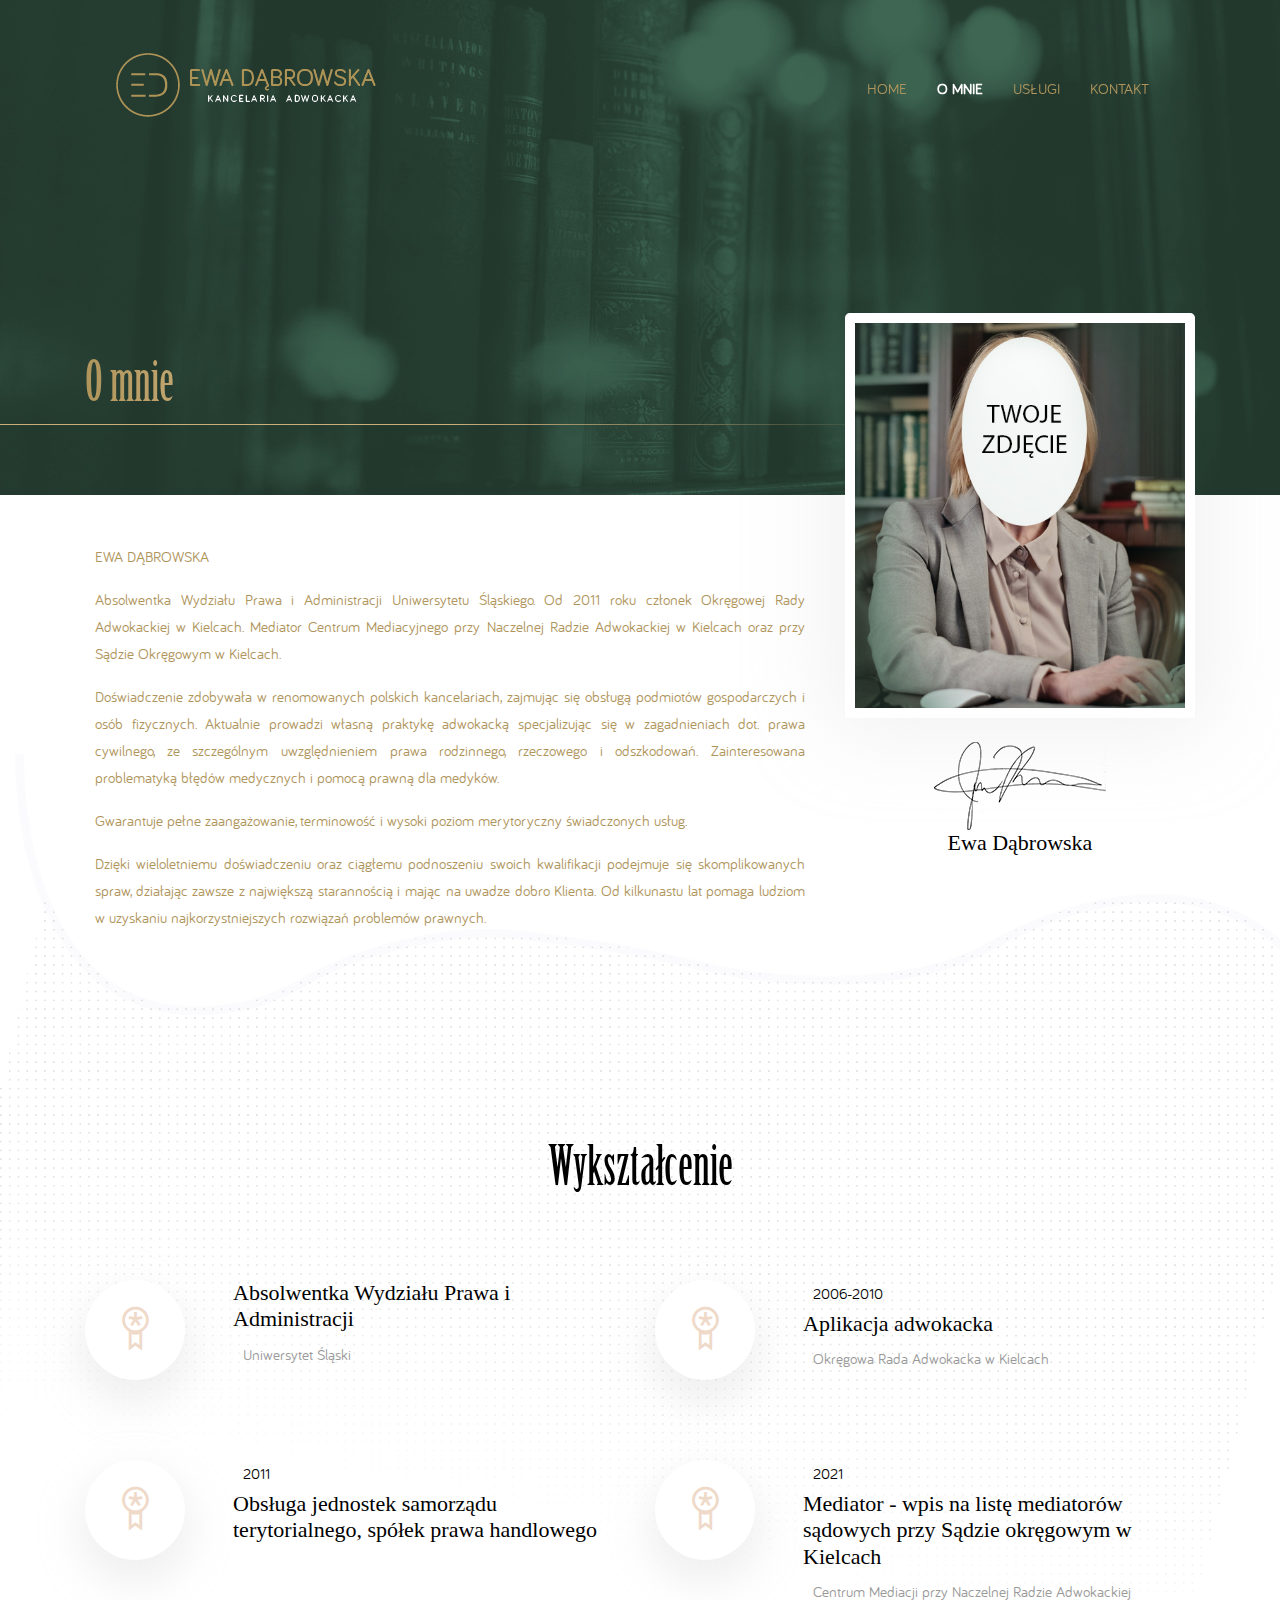
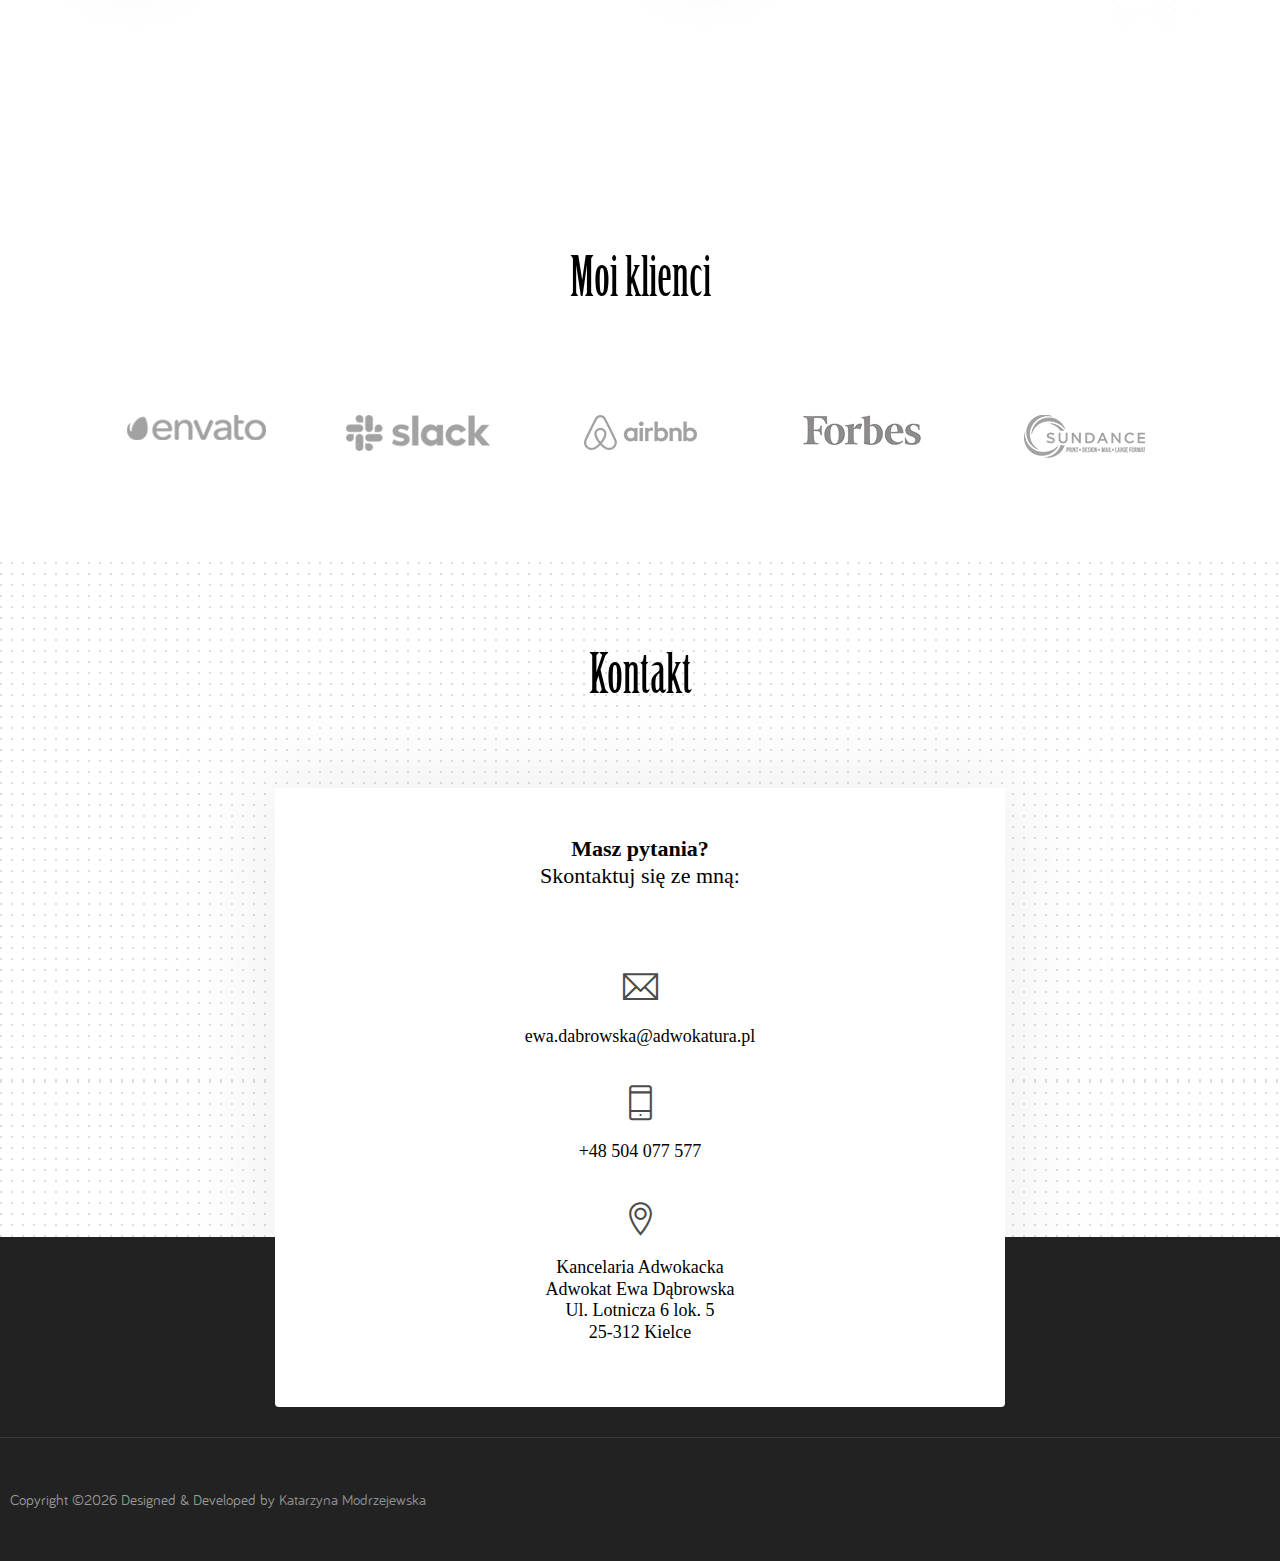
==== about.html @ db56cb17 "Update about.html" ====
<!--
 // WEBSITE: https://themefisher.com
 // TWITTER: https://twitter.com/themefisher
 // FACEBOOK: https://www.facebook.com/themefisher
 // GITHUB: https://github.com/themefisher/
-->

<!-- 
THEME: Kross - Creative Portfolio Template
VERSION: 1.0.0
AUTHOR: Themefisher

HOMEPAGE: https://themefisher.com/products/kross-creative-portfolio-template/
DEMO: https://demo.themefisher.com/kross/
GITHUB: https://github.com/themefisher/meghna-onepage-html5-business-template

Get HUGO Version : https://gethugothemes.com/products/kross-hugo-theme/

WEBSITE: https://themefisher.com
TWITTER: https://twitter.com/themefisher
FACEBOOK: https://www.facebook.com/themefisher
-->

<!DOCTYPE html>
<html lang="en">
<head>

  <!-- Basic Page Needs
  ================================================== -->
  <meta charset="utf-8">
  <title>Kancelaria Notarialna Ewa Dąbrowska</title>

  <!-- Mobile Specific Metas
  ================================================== -->
  <meta http-equiv="X-UA-Compatible" content="IE=edge">
  <meta name="description" content="Creative Portfolio Template">
  <meta name="viewport" content="width=device-width, initial-scale=1.0, maximum-scale=5.0">
  <meta name="author" content="Themefisher">
  <meta name="generator" content="Themefisher Kross Template v1.0">
  <!-- Favicon -->
  <link rel="shortcut icon" type="image/x-icon" href="images/favicon.png" />
  
  <!-- ** Plugins Needed for the Project ** -->
  <!-- Bootstrap -->
  <link rel="stylesheet" href="plugins/bootstrap/bootstrap.min.css">
  <!-- slick slider -->
  <link rel="stylesheet" href="plugins/slick/slick.css">
  <!-- themefy-icon -->
  <link rel="stylesheet" href="plugins/themify-icons/themify-icons.css">

  <!-- Main Stylesheet -->
  <link href="css/style.css" rel="stylesheet">

</head>
<body>
  

<header class="navigation fixed-top">
  <nav class="navbar navbar-expand-lg navbar-dark">
    <a class="navbar-brand font-tertiary h3" href="index.html"><img src="images/logo.png" alt="Myself"></a>
    <button class="navbar-toggler" type="button" data-toggle="collapse" data-target="#navigation"
      aria-controls="navigation" aria-expanded="false" aria-label="Toggle navigation">
      <span class="navbar-toggler-icon"></span>
    </button>

    <div class="collapse navbar-collapse text-center" id="navigation">
      <ul class="navbar-nav ml-auto">
        <li class="nav-item">
          <a class="nav-link" href="index.html">Home</a>
        </li>
        <li class="nav-item active">
          <a class="nav-link" href="about.html">O mnie</a>
        </li>
        <li class="nav-item">
          <a class="nav-link" href="uslugi.html">Usługi</a>
        </li>
        <!-- <li class="nav-item">
          <a class="nav-link" href="portfolio.html">Portfolio</a>
        </li> -->
        <li class="nav-item">
          <a class="nav-link" href="contact.html">Kontakt</a>
        </li>
      </ul>
    </div>
  </nav>
</header>

<!-- page title -->
<section class="page-title-alt baner position-relative">
  <div class="container">
    <div class="row">
      <div class="col-12">
        <h1 class="text-white font-tertiary">O mnie</h1>
      </div>
    </div>
  </div>
  <div class="linia"></div>
  <!-- background shapes -->
  <!-- <img src="images/baner.jpg" alt="bg-image"> -->
  <!-- <img class="img-fluid edu-bg-image" src="images/baner.jpg" alt="bg-image"> -->
  <!-- <img class="img-fluid edu-bg-image w-100" src="images/baner.jpg" alt="bg-image">
  <img src="images/illustrations/leaf-bg-top.png" alt="illustrations" class="bg-shape-1"> -->
  <!-- <img src="images/illustrations/dots-group-sm.png" alt="illustrations" class="bg-shape-2">
  <img src="images/illustrations/leaf-yellow.png" alt="illustrations" class="bg-shape-3">
  <img src="images/illustrations/leaf-orange.png" alt="illustrations" class="bg-shape-4">
  <img src="images/illustrations/dots-group-cyan.png" alt="illustrations" class="bg-shape-5">
  <img src="images/illustrations/leaf-cyan-lg.png" alt="illustrations" class="bg-shape-6"> -->
</section>
<!-- /page title -->

<!-- about -->
<section class="section pt-5">
  <div class="container">
    <div class="row">
      <div class="col-md-8">
        <p>EWA DĄBROWSKA</p>
        <p>   Absolwentka Wydziału Prawa i Administracji Uniwersytetu Śląskiego. Od 2011 roku członek Okręgowej Rady Adwokackiej w Kielcach. Mediator Centrum Mediacyjnego przy Naczelnej Radzie Adwokackiej w Kielcach oraz przy Sądzie Okręgowym w Kielcach.</p>
        <p>Doświadczenie zdobywała w renomowanych polskich kancelariach, zajmując się obsługą podmiotów gospodarczych i osób fizycznych. Aktualnie prowadzi własną praktykę adwokacką specjalizując się w zagadnieniach dot. prawa cywilnego, ze szczególnym uwzględnieniem prawa rodzinnego, rzeczowego i odszkodowań. Zainteresowana problematyką błędów medycznych i pomocą prawną dla medyków.</p>
        <p>Gwarantuje pełne zaangażowanie, terminowość i wysoki poziom merytoryczny świadczonych usług.</p>
        <p>Dzięki wieloletniemu doświadczeniu oraz ciągłemu podnoszeniu swoich kwalifikacji podejmuje się skomplikowanych spraw, działając zawsze z największą starannością i mając na uwadze dobro Klienta. Od kilkunastu lat pomaga ludziom w uzyskaniu najkorzystniejszych rozwiązań problemów prawnych. <br><br></p>
      </div>
      <div class="col-md-4 text-center drag-lg-top">
        <div class="shadow-down mb-4">
          <img src="images/about/author1.jpg" alt="author" class="img-fluid w-100 rounded-lg border-thick border-white">
        </div>
        <img src="images/about/signature.png" alt="signature" class="img-fluid">
        <h4>Ewa Dąbrowska</h4>
      </div>
    </div>
  </div>
</section>
<!-- /about -->

<!-- education -->
<section class="section position-relative">
  <div class="container">
    <div class="row">
      <div class="col-lg-12 text-center">
        <h2 class="section-title font-tertiary-second">Wykształcenie</h2>
      </div>
      <div class="col-lg-6 col-md-6 mb-80">
        <div class="d-flex">
          <div class="mr-lg-5 mr-3">
            <i class="ti-medall icon icon-light icon-bg bg-white shadow rounded-circle d-block"></i>
          </div>
          <div>
            <!-- <p class="text-dark mb-1">2006</p> -->
            <h4>Absolwentka Wydziału Prawa i Administracji</h4>
            <p class="mb-0 text-light">Uniwersytet Śląski</p>
          </div>
        </div>
      </div>
      <div class="col-lg-6 col-md-6 mb-80">
        <div class="d-flex">
          <div class="mr-lg-5 mr-3">
            <i class="ti-medall icon icon-light icon-bg bg-white shadow rounded-circle d-block"></i>
          </div>
          <div>
            <p class="text-dark mb-1">2006-2010</p>
            <h4>Aplikacja adwokacka</h4>
            <p class="mb-0 text-light">Okręgowa Rada Adwokacka w Kielcach</p>
          </div>
        </div>
      </div>
      <div class="col-lg-6 col-md-6 mb-80">
        <div class="d-flex">
          <div class="mr-lg-5 mr-3">
            <i class="ti-medall icon icon-light icon-bg bg-white shadow rounded-circle d-block"></i>
          </div>
          <div>
            <p class="text-dark mb-1">2011</p>
            <h4>Obsługa jednostek samorządu terytorialnego, spółek prawa handlowego</h4>
            <!-- <p class="mb-0 text-light">Studia podyplomowe</p> -->
          </div>
        </div>
      </div>
      <div class="col-lg-6 col-md-6 mb-80">
        <div class="d-flex">
          <div class="mr-lg-5 mr-3">
            <i class="ti-medall icon icon-light icon-bg bg-white shadow rounded-circle d-block"></i>
          </div>
          <div>
            <p class="text-dark mb-1">2021</p>
            <h4>Mediator - wpis na listę mediatorów sądowych przy Sądzie okręgowym w Kielcach</h4>
            <p class="mb-0 text-light">Centrum Mediacji przy Naczelnej Radzie Adwokackiej</p>
          </div>
        </div>
      </div>

    </div>
  </div>
  <!-- bg image -->
  <img class="img-fluid edu-bg-image w-100" src="images/backgrounds/education-bg.png" alt="bg-image">
</section>
<!-- /education -->


<!-- clients -->
<section class="section">
  <div class="container">
    <div class="row">
      <div class="col-12 text-center">
        <h2 class="section-title font-tertiary-second">Moi klienci</h2>
      </div>
    </div>
    <div class="row">
      <div class="col-12">
        <div class="client-logo-slider d-flex align-items-center">
          <a href="contact.html" class="text-center d-block outline-0 p-4"><img class="d-unset img-fluid"
              src="images/clients-logo/client-logo-1.png" alt="client-logo"></a>
          <a href="contact.html" class="text-center d-block outline-0 p-4"><img class="d-unset img-fluid"
              src="images/clients-logo/client-logo-2.png" alt="client-logo"></a>
          <a href="contact.html" class="text-center d-block outline-0 p-4"><img class="d-unset img-fluid"
              src="images/clients-logo/client-logo-3.png" alt="client-logo"></a>
          <a href="contact.html" class="text-center d-block outline-0 p-4"><img class="d-unset img-fluid"
              src="images/clients-logo/client-logo-4.png" alt="client-logo"></a>
          <a href="contact.html" class="text-center d-block outline-0 p-4"><img class="d-unset img-fluid"
              src="images/clients-logo/client-logo-5.png" alt="client-logo"></a>
          <a href="contact.html" class="text-center d-block outline-0 p-4"><img class="d-unset img-fluid"
              src="images/clients-logo/client-logo-1.png" alt="client-logo"></a>
          <a href="contact.html" class="text-center d-block outline-0 p-4"><img class="d-unset img-fluid"
              src="images/clients-logo/client-logo-2.png" alt="client-logo"></a>
          <a href="contact.html" class="text-center d-block outline-0 p-4"><img class="d-unset img-fluid"
              src="images/clients-logo/client-logo-3.png" alt="client-logo"></a>
          <a href="contact.html" class="text-center d-block outline-0 p-4"><img class="d-unset img-fluid"
              src="images/clients-logo/client-logo-4.png" alt="client-logo"></a>
          <a href="contact.html" class="text-center d-block outline-0 p-4"><img class="d-unset img-fluid"
              src="images/clients-logo/client-logo-5.png" alt="client-logo"></a>
        </div>
      </div>
    </div>
  </div>
</section>
<!-- /clients -->

<!-- contact -->
<section class="section section-on-footer" data-background="images/backgrounds/bg-dots.png">
  <div class="container">
    <div class="row">
      <div class="col-12 text-center">
        <h2 class="section-title font-tertiary-second">Kontakt</h2>
      </div>
      <div class="col-lg-8 mx-auto">
        <div class="bg-white rounded text-center p-5 shadow-down">
          <h4 class="mb-80"><strong>Masz pytania?</strong> <br> Skontaktuj się ze mną:</h4>
          <form action="#" class="row">
            <div class="col-md-12 text-center ti-email h2 d-inline-block">
              <h5> <br> ewa.dabrowska@adwokatura.pl <br><br></h5>
            </div>
            <div class="col-md-12 text-center ti-mobile h2 d-inline-block">
              <h5> <br> +48 504 077 577 <br><br></h5>
            </div>
            <div class="col-md-12 text-center ti-location-pin h2 d-inline-block">
              <h5> <br> Kancelaria Adwokacka <br> Adwokat Ewa Dąbrowska
               <br> Ul. Lotnicza 6 lok. 5 
               <br> 25-312 Kielce</h5>
            </div>
          </form>
        </div>
      </div>
    </div>
  </div>
</section>
<!-- /contact -->

<!-- footer -->
<footer class="bg-dark footer-section">

  </div>
  <div class="border-top text-center border-dark py-5">
    <p class="mb-0 text-light">Copyright &copy;<script>
        var CurrentYear = new Date().getFullYear()
        document.write(CurrentYear)
      </script> Designed &amp; Developed by <a class="text-white-50" href="Themefisher">Katarzyna Modrzejewska</a></p>
  </div>
</footer>
<!-- /footer -->

<!-- jQuery -->
<script src="plugins/jQuery/jquery.min.js"></script>
<!-- Bootstrap JS -->
<script src="plugins/bootstrap/bootstrap.min.js"></script>
<!-- slick slider -->
<script src="plugins/slick/slick.min.js"></script>
<!-- filter -->
<script src="plugins/shuffle/shuffle.min.js"></script>

<!-- Main Script -->
<script src="js/script.js"></script>

</body>
</html>
---- plugins/themify-icons/themify-icons.css ----
@font-face{font-family:themify;src:url(fonts/themify.eot?-fvbane);src:url(fonts/themify.eot?#iefix-fvbane) format('embedded-opentype'),url(fonts/themify.woff?-fvbane) format('woff'),url(fonts/themify.ttf?-fvbane) format('truetype'),url(fonts/themify.svg?-fvbane#themify) format('svg');font-weight:400;font-style:normal}[class*=" ti-"],[class^=ti-]{font-family:themify;speak:none;font-style:normal;font-weight:400;font-variant:normal;text-transform:none;line-height:1;-webkit-font-smoothing:antialiased;-moz-osx-font-smoothing:grayscale}.ti-wand:before{content:"\e600"}.ti-volume:before{content:"\e601"}.ti-user:before{content:"\e602"}.ti-unlock:before{content:"\e603"}.ti-unlink:before{content:"\e604"}.ti-trash:before{content:"\e605"}.ti-thought:before{content:"\e606"}.ti-target:before{content:"\e607"}.ti-tag:before{content:"\e608"}.ti-tablet:before{content:"\e609"}.ti-star:before{content:"\e60a"}.ti-spray:before{content:"\e60b"}.ti-signal:before{content:"\e60c"}.ti-shopping-cart:before{content:"\e60d"}.ti-shopping-cart-full:before{content:"\e60e"}.ti-settings:before{content:"\e60f"}.ti-search:before{content:"\e610"}.ti-zoom-in:before{content:"\e611"}.ti-zoom-out:before{content:"\e612"}.ti-cut:before{content:"\e613"}.ti-ruler:before{content:"\e614"}.ti-ruler-pencil:before{content:"\e615"}.ti-ruler-alt:before{content:"\e616"}.ti-bookmark:before{content:"\e617"}.ti-bookmark-alt:before{content:"\e618"}.ti-reload:before{content:"\e619"}.ti-plus:before{content:"\e61a"}.ti-pin:before{content:"\e61b"}.ti-pencil:before{content:"\e61c"}.ti-pencil-alt:before{content:"\e61d"}.ti-paint-roller:before{content:"\e61e"}.ti-paint-bucket:before{content:"\e61f"}.ti-na:before{content:"\e620"}.ti-mobile:before{content:"\e621"}.ti-minus:before{content:"\e622"}.ti-medall:before{content:"\e623"}.ti-medall-alt:before{content:"\e624"}.ti-marker:before{content:"\e625"}.ti-marker-alt:before{content:"\e626"}.ti-arrow-up:before{content:"\e627"}.ti-arrow-right:before{content:"\e628"}.ti-arrow-left:before{content:"\e629"}.ti-arrow-down:before{content:"\e62a"}.ti-lock:before{content:"\e62b"}.ti-location-arrow:before{content:"\e62c"}.ti-link:before{content:"\e62d"}.ti-layout:before{content:"\e62e"}.ti-layers:before{content:"\e62f"}.ti-layers-alt:before{content:"\e630"}.ti-key:before{content:"\e631"}.ti-import:before{content:"\e632"}.ti-image:before{content:"\e633"}.ti-heart:before{content:"\e634"}.ti-heart-broken:before{content:"\e635"}.ti-hand-stop:before{content:"\e636"}.ti-hand-open:before{content:"\e637"}.ti-hand-drag:before{content:"\e638"}.ti-folder:before{content:"\e639"}.ti-flag:before{content:"\e63a"}.ti-flag-alt:before{content:"\e63b"}.ti-flag-alt-2:before{content:"\e63c"}.ti-eye:before{content:"\e63d"}.ti-export:before{content:"\e63e"}.ti-exchange-vertical:before{content:"\e63f"}.ti-desktop:before{content:"\e640"}.ti-cup:before{content:"\e641"}.ti-crown:before{content:"\e642"}.ti-comments:before{content:"\e643"}.ti-comment:before{content:"\e644"}.ti-comment-alt:before{content:"\e645"}.ti-close:before{content:"\e646"}.ti-clip:before{content:"\e647"}.ti-angle-up:before{content:"\e648"}.ti-angle-right:before{content:"\e649"}.ti-angle-left:before{content:"\e64a"}.ti-angle-down:before{content:"\e64b"}.ti-check:before{content:"\e64c"}.ti-check-box:before{content:"\e64d"}.ti-camera:before{content:"\e64e"}.ti-announcement:before{content:"\e64f"}.ti-brush:before{content:"\e650"}.ti-briefcase:before{content:"\e651"}.ti-bolt:before{content:"\e652"}.ti-bolt-alt:before{content:"\e653"}.ti-blackboard:before{content:"\e654"}.ti-bag:before{content:"\e655"}.ti-move:before{content:"\e656"}.ti-arrows-vertical:before{content:"\e657"}.ti-arrows-horizontal:before{content:"\e658"}.ti-fullscreen:before{content:"\e659"}.ti-arrow-top-right:before{content:"\e65a"}.ti-arrow-top-left:before{content:"\e65b"}.ti-arrow-circle-up:before{content:"\e65c"}.ti-arrow-circle-right:before{content:"\e65d"}.ti-arrow-circle-left:before{content:"\e65e"}.ti-arrow-circle-down:before{content:"\e65f"}.ti-angle-double-up:before{content:"\e660"}.ti-angle-double-right:before{content:"\e661"}.ti-angle-double-left:before{content:"\e662"}.ti-angle-double-down:before{content:"\e663"}.ti-zip:before{content:"\e664"}.ti-world:before{content:"\e665"}.ti-wheelchair:before{content:"\e666"}.ti-view-list:before{content:"\e667"}.ti-view-list-alt:before{content:"\e668"}.ti-view-grid:before{content:"\e669"}.ti-uppercase:before{content:"\e66a"}.ti-upload:before{content:"\e66b"}.ti-underline:before{content:"\e66c"}.ti-truck:before{content:"\e66d"}.ti-timer:before{content:"\e66e"}.ti-ticket:before{content:"\e66f"}.ti-thumb-up:before{content:"\e670"}.ti-thumb-down:before{content:"\e671"}.ti-text:before{content:"\e672"}.ti-stats-up:before{content:"\e673"}.ti-stats-down:before{content:"\e674"}.ti-split-v:before{content:"\e675"}.ti-split-h:before{content:"\e676"}.ti-smallcap:before{content:"\e677"}.ti-shine:before{content:"\e678"}.ti-shift-right:before{content:"\e679"}.ti-shift-left:before{content:"\e67a"}.ti-shield:before{content:"\e67b"}.ti-notepad:before{content:"\e67c"}.ti-server:before{content:"\e67d"}.ti-quote-right:before{content:"\e67e"}.ti-quote-left:before{content:"\e67f"}.ti-pulse:before{content:"\e680"}.ti-printer:before{content:"\e681"}.ti-power-off:before{content:"\e682"}.ti-plug:before{content:"\e683"}.ti-pie-chart:before{content:"\e684"}.ti-paragraph:before{content:"\e685"}.ti-panel:before{content:"\e686"}.ti-package:before{content:"\e687"}.ti-music:before{content:"\e688"}.ti-music-alt:before{content:"\e689"}.ti-mouse:before{content:"\e68a"}.ti-mouse-alt:before{content:"\e68b"}.ti-money:before{content:"\e68c"}.ti-microphone:before{content:"\e68d"}.ti-menu:before{content:"\e68e"}.ti-menu-alt:before{content:"\e68f"}.ti-map:before{content:"\e690"}.ti-map-alt:before{content:"\e691"}.ti-loop:before{content:"\e692"}.ti-location-pin:before{content:"\e693"}.ti-list:before{content:"\e694"}.ti-light-bulb:before{content:"\e695"}.ti-Italic:before{content:"\e696"}.ti-info:before{content:"\e697"}.ti-infinite:before{content:"\e698"}.ti-id-badge:before{content:"\e699"}.ti-hummer:before{content:"\e69a"}.ti-home:before{content:"\e69b"}.ti-help:before{content:"\e69c"}.ti-headphone:before{content:"\e69d"}.ti-harddrives:before{content:"\e69e"}.ti-harddrive:before{content:"\e69f"}.ti-gift:before{content:"\e6a0"}.ti-game:before{content:"\e6a1"}.ti-filter:before{content:"\e6a2"}.ti-files:before{content:"\e6a3"}.ti-file:before{content:"\e6a4"}.ti-eraser:before{content:"\e6a5"}.ti-envelope:before{content:"\e6a6"}.ti-download:before{content:"\e6a7"}.ti-direction:before{content:"\e6a8"}.ti-direction-alt:before{content:"\e6a9"}.ti-dashboard:before{content:"\e6aa"}.ti-control-stop:before{content:"\e6ab"}.ti-control-shuffle:before{content:"\e6ac"}.ti-control-play:before{content:"\e6ad"}.ti-control-pause:before{content:"\e6ae"}.ti-control-forward:before{content:"\e6af"}.ti-control-backward:before{content:"\e6b0"}.ti-cloud:before{content:"\e6b1"}.ti-cloud-up:before{content:"\e6b2"}.ti-cloud-down:before{content:"\e6b3"}.ti-clipboard:before{content:"\e6b4"}.ti-car:before{content:"\e6b5"}.ti-calendar:before{content:"\e6b6"}.ti-book:before{content:"\e6b7"}.ti-bell:before{content:"\e6b8"}.ti-basketball:before{content:"\e6b9"}.ti-bar-chart:before{content:"\e6ba"}.ti-bar-chart-alt:before{content:"\e6bb"}.ti-back-right:before{content:"\e6bc"}.ti-back-left:before{content:"\e6bd"}.ti-arrows-corner:before{content:"\e6be"}.ti-archive:before{content:"\e6bf"}.ti-anchor:before{content:"\e6c0"}.ti-align-right:before{content:"\e6c1"}.ti-align-left:before{content:"\e6c2"}.ti-align-justify:before{content:"\e6c3"}.ti-align-center:before{content:"\e6c4"}.ti-alert:before{content:"\e6c5"}.ti-alarm-clock:before{content:"\e6c6"}.ti-agenda:before{content:"\e6c7"}.ti-write:before{content:"\e6c8"}.ti-window:before{content:"\e6c9"}.ti-widgetized:before{content:"\e6ca"}.ti-widget:before{content:"\e6cb"}.ti-widget-alt:before{content:"\e6cc"}.ti-wallet:before{content:"\e6cd"}.ti-video-clapper:before{content:"\e6ce"}.ti-video-camera:before{content:"\e6cf"}.ti-vector:before{content:"\e6d0"}.ti-themify-logo:before{content:"\e6d1"}.ti-themify-favicon:before{content:"\e6d2"}.ti-themify-favicon-alt:before{content:"\e6d3"}.ti-support:before{content:"\e6d4"}.ti-stamp:before{content:"\e6d5"}.ti-split-v-alt:before{content:"\e6d6"}.ti-slice:before{content:"\e6d7"}.ti-shortcode:before{content:"\e6d8"}.ti-shift-right-alt:before{content:"\e6d9"}.ti-shift-left-alt:before{content:"\e6da"}.ti-ruler-alt-2:before{content:"\e6db"}.ti-receipt:before{content:"\e6dc"}.ti-pin2:before{content:"\e6dd"}.ti-pin-alt:before{content:"\e6de"}.ti-pencil-alt2:before{content:"\e6df"}.ti-palette:before{content:"\e6e0"}.ti-more:before{content:"\e6e1"}.ti-more-alt:before{content:"\e6e2"}.ti-microphone-alt:before{content:"\e6e3"}.ti-magnet:before{content:"\e6e4"}.ti-line-double:before{content:"\e6e5"}.ti-line-dotted:before{content:"\e6e6"}.ti-line-dashed:before{content:"\e6e7"}.ti-layout-width-full:before{content:"\e6e8"}.ti-layout-width-default:before{content:"\e6e9"}.ti-layout-width-default-alt:before{content:"\e6ea"}.ti-layout-tab:before{content:"\e6eb"}.ti-layout-tab-window:before{content:"\e6ec"}.ti-layout-tab-v:before{content:"\e6ed"}.ti-layout-tab-min:before{content:"\e6ee"}.ti-layout-slider:before{content:"\e6ef"}.ti-layout-slider-alt:before{content:"\e6f0"}.ti-layout-sidebar-right:before{content:"\e6f1"}.ti-layout-sidebar-none:before{content:"\e6f2"}.ti-layout-sidebar-left:before{content:"\e6f3"}.ti-layout-placeholder:before{content:"\e6f4"}.ti-layout-menu:before{content:"\e6f5"}.ti-layout-menu-v:before{content:"\e6f6"}.ti-layout-menu-separated:before{content:"\e6f7"}.ti-layout-menu-full:before{content:"\e6f8"}.ti-layout-media-right-alt:before{content:"\e6f9"}.ti-layout-media-right:before{content:"\e6fa"}.ti-layout-media-overlay:before{content:"\e6fb"}.ti-layout-media-overlay-alt:before{content:"\e6fc"}.ti-layout-media-overlay-alt-2:before{content:"\e6fd"}.ti-layout-media-left-alt:before{content:"\e6fe"}.ti-layout-media-left:before{content:"\e6ff"}.ti-layout-media-center-alt:before{content:"\e700"}.ti-layout-media-center:before{content:"\e701"}.ti-layout-list-thumb:before{content:"\e702"}.ti-layout-list-thumb-alt:before{content:"\e703"}.ti-layout-list-post:before{content:"\e704"}.ti-layout-list-large-image:before{content:"\e705"}.ti-layout-line-solid:before{content:"\e706"}.ti-layout-grid4:before{content:"\e707"}.ti-layout-grid3:before{content:"\e708"}.ti-layout-grid2:before{content:"\e709"}.ti-layout-grid2-thumb:before{content:"\e70a"}.ti-layout-cta-right:before{content:"\e70b"}.ti-layout-cta-left:before{content:"\e70c"}.ti-layout-cta-center:before{content:"\e70d"}.ti-layout-cta-btn-right:before{content:"\e70e"}.ti-layout-cta-btn-left:before{content:"\e70f"}.ti-layout-column4:before{content:"\e710"}.ti-layout-column3:before{content:"\e711"}.ti-layout-column2:before{content:"\e712"}.ti-layout-accordion-separated:before{content:"\e713"}.ti-layout-accordion-merged:before{content:"\e714"}.ti-layout-accordion-list:before{content:"\e715"}.ti-ink-pen:before{content:"\e716"}.ti-info-alt:before{content:"\e717"}.ti-help-alt:before{content:"\e718"}.ti-headphone-alt:before{content:"\e719"}.ti-hand-point-up:before{content:"\e71a"}.ti-hand-point-right:before{content:"\e71b"}.ti-hand-point-left:before{content:"\e71c"}.ti-hand-point-down:before{content:"\e71d"}.ti-gallery:before{content:"\e71e"}.ti-face-smile:before{content:"\e71f"}.ti-face-sad:before{content:"\e720"}.ti-credit-card:before{content:"\e721"}.ti-control-skip-forward:before{content:"\e722"}.ti-control-skip-backward:before{content:"\e723"}.ti-control-record:before{content:"\e724"}.ti-control-eject:before{content:"\e725"}.ti-comments-smiley:before{content:"\e726"}.ti-brush-alt:before{content:"\e727"}.ti-youtube:before{content:"\e728"}.ti-vimeo:before{content:"\e729"}.ti-twitter:before{content:"\e72a"}.ti-time:before{content:"\e72b"}.ti-tumblr:before{content:"\e72c"}.ti-skype:before{content:"\e72d"}.ti-share:before{content:"\e72e"}.ti-share-alt:before{content:"\e72f"}.ti-rocket:before{content:"\e730"}.ti-pinterest:before{content:"\e731"}.ti-new-window:before{content:"\e732"}.ti-microsoft:before{content:"\e733"}.ti-list-ol:before{content:"\e734"}.ti-linkedin:before{content:"\e735"}.ti-layout-sidebar-2:before{content:"\e736"}.ti-layout-grid4-alt:before{content:"\e737"}.ti-layout-grid3-alt:before{content:"\e738"}.ti-layout-grid2-alt:before{content:"\e739"}.ti-layout-column4-alt:before{content:"\e73a"}.ti-layout-column3-alt:before{content:"\e73b"}.ti-layout-column2-alt:before{content:"\e73c"}.ti-instagram:before{content:"\e73d"}.ti-google:before{content:"\e73e"}.ti-github:before{content:"\e73f"}.ti-flickr:before{content:"\e740"}.ti-facebook:before{content:"\e741"}.ti-dropbox:before{content:"\e742"}.ti-dribbble:before{content:"\e743"}.ti-apple:before{content:"\e744"}.ti-android:before{content:"\e745"}.ti-save:before{content:"\e746"}.ti-save-alt:before{content:"\e747"}.ti-yahoo:before{content:"\e748"}.ti-wordpress:before{content:"\e749"}.ti-vimeo-alt:before{content:"\e74a"}.ti-twitter-alt:before{content:"\e74b"}.ti-tumblr-alt:before{content:"\e74c"}.ti-trello:before{content:"\e74d"}.ti-stack-overflow:before{content:"\e74e"}.ti-soundcloud:before{content:"\e74f"}.ti-sharethis:before{content:"\e750"}.ti-sharethis-alt:before{content:"\e751"}.ti-reddit:before{content:"\e752"}.ti-pinterest-alt:before{content:"\e753"}.ti-microsoft-alt:before{content:"\e754"}.ti-linux:before{content:"\e755"}.ti-jsfiddle:before{content:"\e756"}.ti-joomla:before{content:"\e757"}.ti-html5:before{content:"\e758"}.ti-flickr-alt:before{content:"\e759"}.ti-email:before{content:"\e75a"}.ti-drupal:before{content:"\e75b"}.ti-dropbox-alt:before{content:"\e75c"}.ti-css3:before{content:"\e75d"}.ti-rss:before{content:"\e75e"}.ti-rss-alt:before{content:"\e75f"}
---- css/style.css ----
/*  typography */
@import url("https://fonts.googleapis.com/css?family=Playfair+Display:700|Roboto:400");

@font-face {
  font-family: 'birch';
  src: url('../fonts/birchstd-webfont.woff2') format('woff2'),
       url('../fonts/birchstd-webfont.woff') format('woff');
  font-weight: normal;
  font-style: normal;

}

@font-face {
  font-family: 'bariol';
  src: url('../fonts/bariol_regular-webfont-webfont.woff2') format('woff2'),
       url('../fonts/bariol_regular-webfont-webfont.woff') format('woff');
  font-weight: normal;
  font-style: normal;

}

body {
  line-height: 1.2;
  font-family: 'birch';
  -webkit-font-smoothing: antialiased;
  font-size: 15px;
  color: #4c4c4c;
}

p, .paragraph {
  font-family: 'bariol';
  font-weight: 400;
  color: #af955c;
  font-size: 15px;
  text-align: justify;
  padding: 0px 10px;
  line-height: 1.8;
}
p-lg, .paragraph-lg {
  font-size: 22px;
  font-family: 'bariol';
}

.text-style {
  column-count: 3;
  padding-top: 120px;
  text-align: justify;
} 

h1, h3{
  color: #000;
  font-family: 'birch';
  line-height: 1.2;
}

h2, h4, h5, h6, h7 {
  color: #000;
  font-family: "Playfair Display SC", serif;
  line-height: 1.2;
}
.container-light h7 {
  top: 280px;
  /* font-size: 45px; */
}

h1, .h1 {
  font-size: 55px;
}
@media (max-width: 991px) {
  h1, .h1 {
    font-size: 45px;
  }
}

h2, .h2 {
  font-size: 35px;
}
@media (max-width: 991px) {
  h2, .h2 {
    font-size: 25px;
  }
}

h3, .h3 {
  font-size: 16px;
  letter-spacing: 5.2px;
}
@media (max-width: 991px) {
  h3, .h3 {
    font-size: 11px;
  }
}

h4, .h4 {
  font-size: 22px;
}

h5, .h5 {
  font-size: 18px;
}

h6, .h6 {
  font-size: 14px;
}

h7, .h7 {
  font-family: 'bariol';
  text-transform: uppercase;
  color: #af955c;
  font-size: 25px;
  /* margin: 0 130px; */
  /* padding: 0 60px; */
  right: -10px;
  top: 80px;
}
@media (max-width: 991px) {
  h7, .h7 {
    font-size: 20px;
  }
}

/* Button style */
.btn {
  font-size: 22px;
  font-family: 'bariol';
  text-transform: capitalize;
  /* padding: 16px 44px; */
  text-align: center;
  /* border-radius: 5px; */
  font-weight: 600;
  border: 0;
  position: relative;
  
  z-index: 1;
  transition: 0.2s ease;
}
.btn2 {
  font-size: 22px;
  font-family: 'bariol';
  text-transform: capitalize;
  /* padding: 16px 44px; */
  text-align: center;
  /* border-radius: 5px; */
  width: 80%;
  font-weight: 600;
  border: 0;
  position: relative;
  
  z-index: 1;
  transition: 0.2s ease;
  
}
.btn:focus {
  outline: 0;
  box-shadow: none !important;
}
.btn:active {
  box-shadow: none;
  
}
.btn-sm {
  font-size: 15px;
  padding: 10px 30px;
}
.btn-xs {
  padding: 5px 10px;
  font-size: 15px;
}

/* więcej */
.btn-primary {
  background: #cbae7a;
  color: #fff;
}
.btn-primary:active {
  background: #624a39 !important;
}
.btn-primary:hover {
  background: #624a39;
}
.btn-primary.focus, .btn-primary.active {
  background: #624a39 !important;
  box-shadow: none !important;
}

/* więcej  beż*/
.btn-transparent {
  background: transparent;
  color: #af955c;
  font-weight: bold;
}
.btn-transparent:active, .btn-transparent:hover {
  color: #624a39;
}

.linia {
  width: 100vh;
  height: 1px;
  background: linear-gradient(to right, rgba(203, 174, 122, 1), rgba(203, 174, 122, 1), rgba(203, 174, 122, 0));
  left: 0;
}

body {
  background-color: #fff;
  overflow-x: hidden;
}

::-moz-selection {
  background: #61a583;
  color: #fff;
}

::selection {
  background: #af955c;
  color: #fff;
}

/* preloader */
.preloader {
  position: fixed;
  top: 0;
  left: 0;
  right: 0;
  bottom: 0;
  background-color: #fff;
  z-index: 999;
  display: flex;
  align-items: center;
  justify-content: center;
}

ol,
ul {
  list-style-type: none;
  margin: 0px;
}

img {
  vertical-align: middle;
  border: 0;
}

a,
a:hover,
a:focus {
  text-decoration: none;
}

a,
button,
select {
  cursor: pointer;
  transition: 0.2s ease;
}
a:focus,
button:focus,
select:focus {
  outline: 0;
}

a.text-dark:hover {
  color: #362925 !important;
}

a:hover {
  color: #362925;
}
.usluga {
  padding-bottom: 70px;
}

.slick-slide {
  outline: 0;
}

.section {
  padding-top: 80px;
  padding-bottom: 80px;
}
.section-title {
  margin-bottom: 80px;
  font-family: "Playfair Display", serif;
}

.bg-cover {
  background-size: cover;
  background-position: center center;
  background-repeat: no-repeat;
}

/* overlay */
.overlay {
  position: relative;
}
.overlay::before {
  position: absolute;
  content: "";
  height: 100%;
  width: 100%;
  top: 0;
  left: 0;
  background: #000;
  opacity: 0.5;
}

.outline-0 {
  outline: 0 !important;
}

.d-unset {
  display: unset !important;
}

/* tlo hero-area */
.bg-primary {
  background: #ffffff !important;
}

.bg-gray {
  background: #eaeaea !important;
}

.baner {
  width: 100%;
  /* height: 100px; */
  /* position: relative; */
  position: fixed;
  background-image: url(../images/baner.jpg);
  background-size: cover;
  background-position: center center;
  /* opacity: 20%; */
}

.text-primary {
  color: #362925 !important;
}

.text-color {
  color: #4c4c4c;
}

.text-dark {
  color: #000 !important;
}

.text-light {
  color: #999999 !important;
}

.mb-10 {
  margin-bottom: 10px !important;
}

.mb-20 {
  margin-bottom: 20px !important;
}

.mb-30 {
  margin-bottom: 30px !important;
}

.mb-40 {
  margin-bottom: 40px !important;
}

.mb-50 {
  margin-bottom: 50px !important;
}

.mb-60 {
  margin-bottom: 60px !important;
}

.mb-70 {
  margin-bottom: 70px !important;
}

.mb-80 {
  margin-bottom: 80px !important;
}

.mb-90 {
  margin-bottom: 90px !important;
}

.mb-100 {
  margin-bottom: 100px !important;
}

.zindex-1 {
  z-index: 1;
}

.rounded-lg {
  border-radius: 15px;
}

.overflow-hidden {
  overflow: hidden;
}

.font-secondary {
  font-family: "Playfair Display", serif !important;
}

.font-tertiary {
  font-family: 'birch' !important;
  background: #AF955C;
  background: radial-gradient(circle farthest-corner at center center, #AF955C 0%, #E3C493 50%, #AF955C 100%);
  -webkit-background-clip: text;
  -webkit-text-fill-color: transparent;
}
.font-tertiary-second {
  font-family: 'birch' !important;
  font-size: 55px;
  /* background: #000000;
  background: radial-gradient(circle farthest-corner at center center, #AF955C 0%, #E3C493 50%, #AF955C 100%);
  -webkit-background-clip: text;
  -webkit-text-fill-color: transparent; */
}

.shadow {
  box-shadow: 0px 18px 39.1px 6.9px rgba(211, 211, 211, 0.34) !important;
}

.bg-dark {
  background-color: #222222 !important;
}

/* icon */
.icon {
  font-size: 45px;
}

.icon-bg {
  height: 100px;
  width: 100px;
  line-height: 100px;
  text-align: center;
}

/* ikony */
.icon-light {
  color: #efd9c8;
}

/* /icon */
/* slick slider */
.slick-dots {
  text-align: center;
  padding-left: 0;
}
.slick-dots li {
  display: inline-block;
  margin: 2px;
}
.slick-dots li.slick-active button {
  background: #fff;
  width: 25px;
}
.slick-dots li button {
  height: 6px;
  width: 12px;
  background: rgba(255, 255, 255, 0.5);
  color: transparent;
  border-radius: 10px;
  overflow: hidden;
  transition: 0.2s ease;
  border: 0;
}

/* /slick slider */
/* form */
.form-control {
  border: 0;
  border-radius: 0;
  border-bottom: 1px solid #c7c7c7;
  height: 60px;
}
.form-control:focus {
  border-color: #362925;
  outline: 0;
  box-shadow: none !important;
}

.section .line-dec {
	width: 90%;
  margin: 0 auto;
	height: 2px;
  margin-bottom: 20px;
	background-color: rgba(225, 225, 225, 0.5);
}

textarea.form-control {
  height: 120px;
}

/* /form */
/* card */
.card {
  border: 0;
}
.card-header {
  border: 0;
}
.card-footer {
  border: 0;
}
.card-title {
  position: absolute;
  z-index: 2;
  inset: 0;
  font-family: 'bariol';
  text-align: center;

  margin: 0 auto;
  line-height: 70px;
  
  
}
.card-title a {
  color: #cbae7a;
  text-decoration: none;
}
/* .card-title p{
  opacity: 0;
}
.card .img-wrapper {
position: relative;
overflow: hidden;
}
.img-wrapper > .card {
display: block;
width: 100%;
object-fit: cover;
object-position: center;
}
.img-wrapper > .content {
position: absolute;
background: rgba(255, 255, 255);
} */

/* .card-title h4 {
  border-style: dotted;
  border-width: 2px;
  background-color: #fff;
} */
.border {
  max-height: 70px;
  width: 80%;
  margin: auto;
  padding: 1px;
  border: 1px solid #c9ae82;
 
}

/* /card */
.navigation {
  padding: 40px 100px;
  transition: 0.3s ease;
}
.navigation.nav-bg {
  background-color: #274333;
  padding: 15px 100px;
}
@media (max-width: 991px) {
  .navigation.nav-bg {
    padding: 15px 20px;
  }
}
@media (max-width: 991px) {
  .navigation {
    padding: 20px;
    background: #274333;
  }
}

.navbar .nav-item .nav-link {
  font-family: 'bariol';
  text-transform: uppercase;
  padding: 15px;
}
.navbar .nav-item.active {
  font-weight: bold;
}

/* tekst nawigacja */
.navbar-dark .navbar-nav .nav-link {
  color: #af955c;
}

.hero-area {
  padding: 290px 0 0;
  position: relative;
}
@media (max-width: 767px) {
  .hero-area {
    padding: 200px 0 0;
    overflow: hidden;
  }
}
.hero-area h1, h3 {
  position: relative;
  z-index: 2;
  top: -120px;
  left: 60px;
}


.layer {
  position: absolute;
  z-index: 1;
}

#l1 {
  bottom: 0;
  left: 0;
}

#l2 {
  top: -80px;
  left: -270px;
  scale: 0.82;
}

.layer-bg {
  position: relative;
  z-index: 1;
  bottom: 0;
  left: 0;
  top: -90px;
}

/* skills */
.progress-wrapper {
  height: 130px;
  overflow: hidden;
}

.wave {
  position: absolute;
  width: 100%;
  height: 100%;
}
.wave::before, .wave::after {
  content: "";
  position: absolute;
  width: 800px;
  height: 800px;
  bottom: 0;
  left: 50%;
  background-color: rgba(255, 255, 255, 0.4);
  border-radius: 45%;
  transform: translateX(-50%) rotate(0);
  -webkit-animation: rotate 6s linear infinite;
          animation: rotate 6s linear infinite;
  z-index: 10;
}
.wave::after {
  border-radius: 47%;
  background-color: rgba(255, 255, 255, 0.9);
  transform: translateX(-50%) rotate(0);
  -webkit-animation: rotate 10s linear -5s infinite;
          animation: rotate 10s linear -5s infinite;
  z-index: 20;
}

@-webkit-keyframes rotate {
  50% {
    transform: translateX(-50%) rotate(180deg);
  }
  100% {
    transform: translateX(-50%) rotate(360deg);
  }
}

@keyframes rotate {
  50% {
    transform: translateX(-50%) rotate(180deg);
  }
  100% {
    transform: translateX(-50%) rotate(360deg);
  }
}
/* /skills */
/* education */
.edu-bg-image {
  position: absolute;
  left: 0;
  top: -300px;
  z-index: -1;
}

/* /education */
/* service */
.hover-bg-primary {
  transition: 0.3s ease;
}
.hover-bg-primary:hover {
  background: #362925;
}
.hover-bg-primary:hover * {
  color: #fff;
}

.active-bg-primary {
  transition: 0.3s ease;
  background: #362925;
}
.active-bg-primary * {
  color: #fff;
}

.hover-shadow {
  transition: 0.2s ease;
}
.hover-shadow:hover {
  box-shadow: 0px 18px 40px 8px rgba(211, 211, 211, 0.34) !important;
}

/* /service */
/* portfolio */
.hover-wrapper {
  overflow: hidden;
}
.hover-wrapper img {
  transition: 0.3s ease;
  transform: scale(1.1);
}
.hover-wrapper:hover img {
  transform: scale(1);
}
.hover-wrapper:hover .hover-overlay {
  opacity: 1;
  visibility: visible;
}

.hover-overlay {
  position: absolute;
  height: 100%;
  width: 100%;
  border-radius: inherit;
  top: 0;
  left: 0;
  background: rgba(0, 0, 0, 0.3);
  opacity: 0;
  visibility: hidden;
  transition: 0.3s ease;
}

.hover-overlay .btn {
  color: #cbae7a;
}

.hover-content {
  position: absolute;
  top: 50%;
  transform: translateY(-50%);
  left: 0;
  right: 0;
  text-align: center;
  padding-top: 150px;
}

/* /portfolio */
/* testimonial */
.testimonial-content strong {
  color: #ffc800;
  font-weight: normal;
}

.testimonial-bg-shapes .container {
  position: relative;
  z-index: 1;
}
.testimonial-bg-shapes .bg-map {
  position: absolute;
  left: 50%;
  top: 50%;
  transform: translate(-50%, -50%);
}
.testimonial-bg-shapes .bg-shape-1 {
  position: absolute;
  left: 100px;
  top: -50px;
}
.testimonial-bg-shapes .bg-shape-2 {
  position: absolute;
  right: 150px;
  top: 50px;
}
.testimonial-bg-shapes .bg-shape-3 {
  position: absolute;
  right: 50px;
  top: 200px;
}
.testimonial-bg-shapes .bg-shape-4 {
  position: absolute;
  left: 100px;
  bottom: 200px;
}
.testimonial-bg-shapes .bg-shape-5 {
  position: absolute;
  right: 200px;
  bottom: -50px;
}

/* /testimonial */
/* footer */
.footer-section {
  padding-top: 200px;
}

.section-on-footer {
  margin-bottom: -250px;
}

.shadow-down {
  position: relative;
}
.shadow-down::before {
  position: absolute;
  content: "";
  box-shadow: 0px 0px 80.75px 14.25px rgba(211, 211, 211, 0.34);
  height: 100%;
  width: 100%;
  left: 0;
  top: 0;
  z-index: -1;
}

/* /footer */
.card-lg {
  flex-direction: row-reverse;
  align-items: center;
}
@media (max-width: 991px) {
  .card-lg {
    flex-direction: column;
  }
}


blockquote {
  display: inline-block;
  padding: 20px 25px;
  background: #eaeaea;
  border-left: 3px solid #362925;
  font-style: italic;
  font-size: 22px;
  line-height: 1.7;
}

.content * {
  margin-bottom: 20px;
}
.content strong {
  font-family: "Playfair Display", serif;
  font-size: 22px;
  font-weight: normal;
  color: #000;
  display: inherit;
  line-height: 1.5;
}

.page-title-alt {
  padding: 350px 0 70px;
}

.border-thick {
  border: 10px solid;
}

.drag-lg-top {
  margin-top: -230px;
}
@media (max-width: 991px) {
  .drag-lg-top {
    margin-top: 0;
  }
}

.page-title-alt .container {
  position: relative;
  z-index: 1;
}
.page-title-alt .bg-shape-1 {
  position: absolute;
  left: 0;
  top: 0;
  height: 100%;
}
.page-title-alt .bg-shape-2 {
  position: absolute;
  left: 70px;
  top: 100px;
}
.page-title-alt .bg-shape-3 {
  position: absolute;
  left: 30%;
  top: 50px;
  transform: rotate(180deg);
}
.page-title-alt .bg-shape-4 {
  position: absolute;
  left: 100px;
  bottom: 100px;
}
.page-title-alt .bg-shape-5 {
  position: absolute;
  left: 40%;
  bottom: -25px;
}
.page-title-alt .bg-shape-6 {
  position: absolute;
  bottom: 100px;
  right: -100px;
}

.page-title {
  padding: 250px 0 150px;
}
.page-title .container {
  position: relative;
  z-index: 1;
}

.container-light {
  position: relative;
  background-color: #e1dbc7;
  width: 100%;
  height: 51rem;
  margin: 0 auto;
  top: -12rem;
}

.page-title .bg-shape-1 {
  position: absolute;
  left: 0;
  bottom: 0;
  width: 100%;
}
.page-title .bg-shape-2 {
  position: absolute;
  left: -20px;
  top: -10px;
}
.page-title .bg-shape-3 {
  position: absolute;
  left: 10%;
  top: 100px;
}
.page-title .bg-shape-4 {
  position: absolute;
  left: 50%;
  top: -20px;
}
.page-title .bg-shape-5 {
  position: absolute;
  left: 90px;
  bottom: -50px;
  transform: rotate(180deg);
}
.page-title .bg-shape-6 {
  position: absolute;
  right: 20%;
  bottom: -20px;
}
.page-title .bg-shape-7 {
  position: absolute;
  right: -220px;
  bottom: -100px;
}

.filter-controls li {
  cursor: pointer;
}
.filter-controls li.active {
  font-weight: bold;
}

li i {
  color: #000;
}
/*# sourceMappingURL=style.css.map */

/* background: #542cb7; błękitny oryginalny */
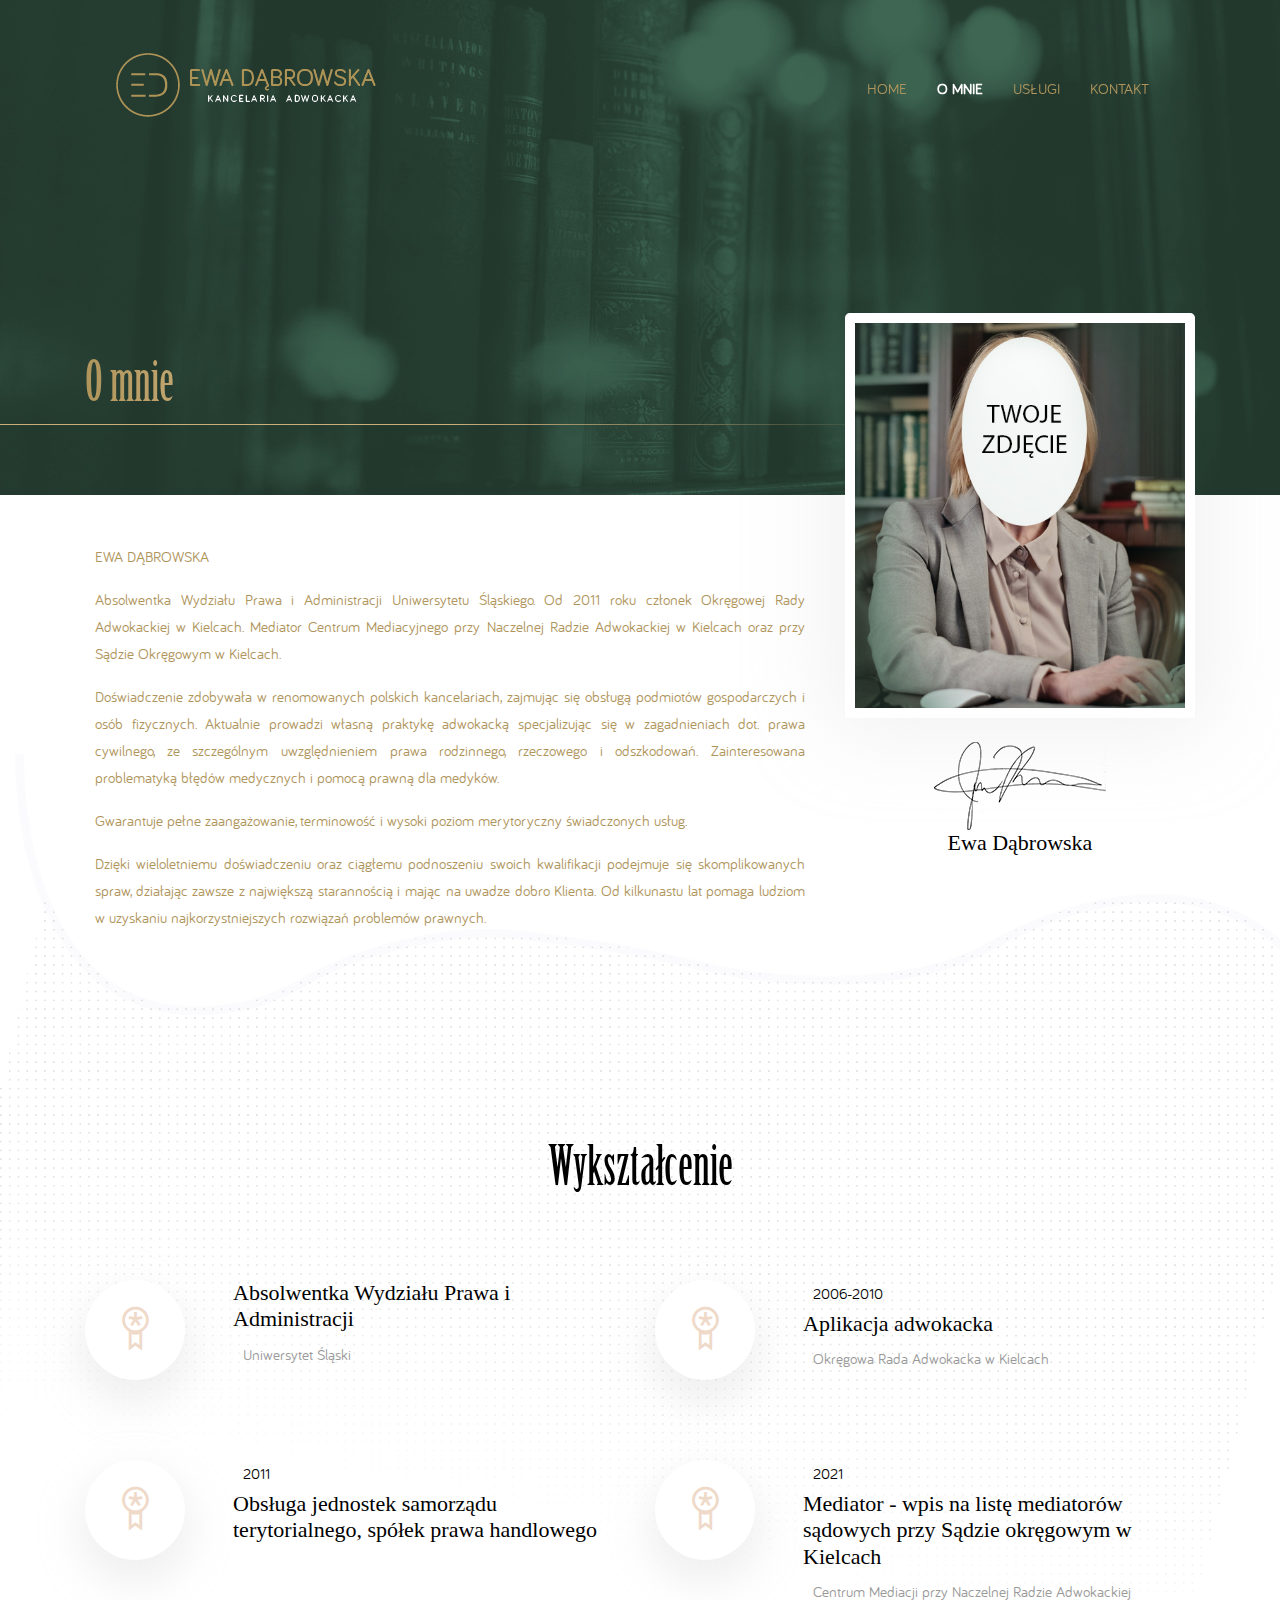
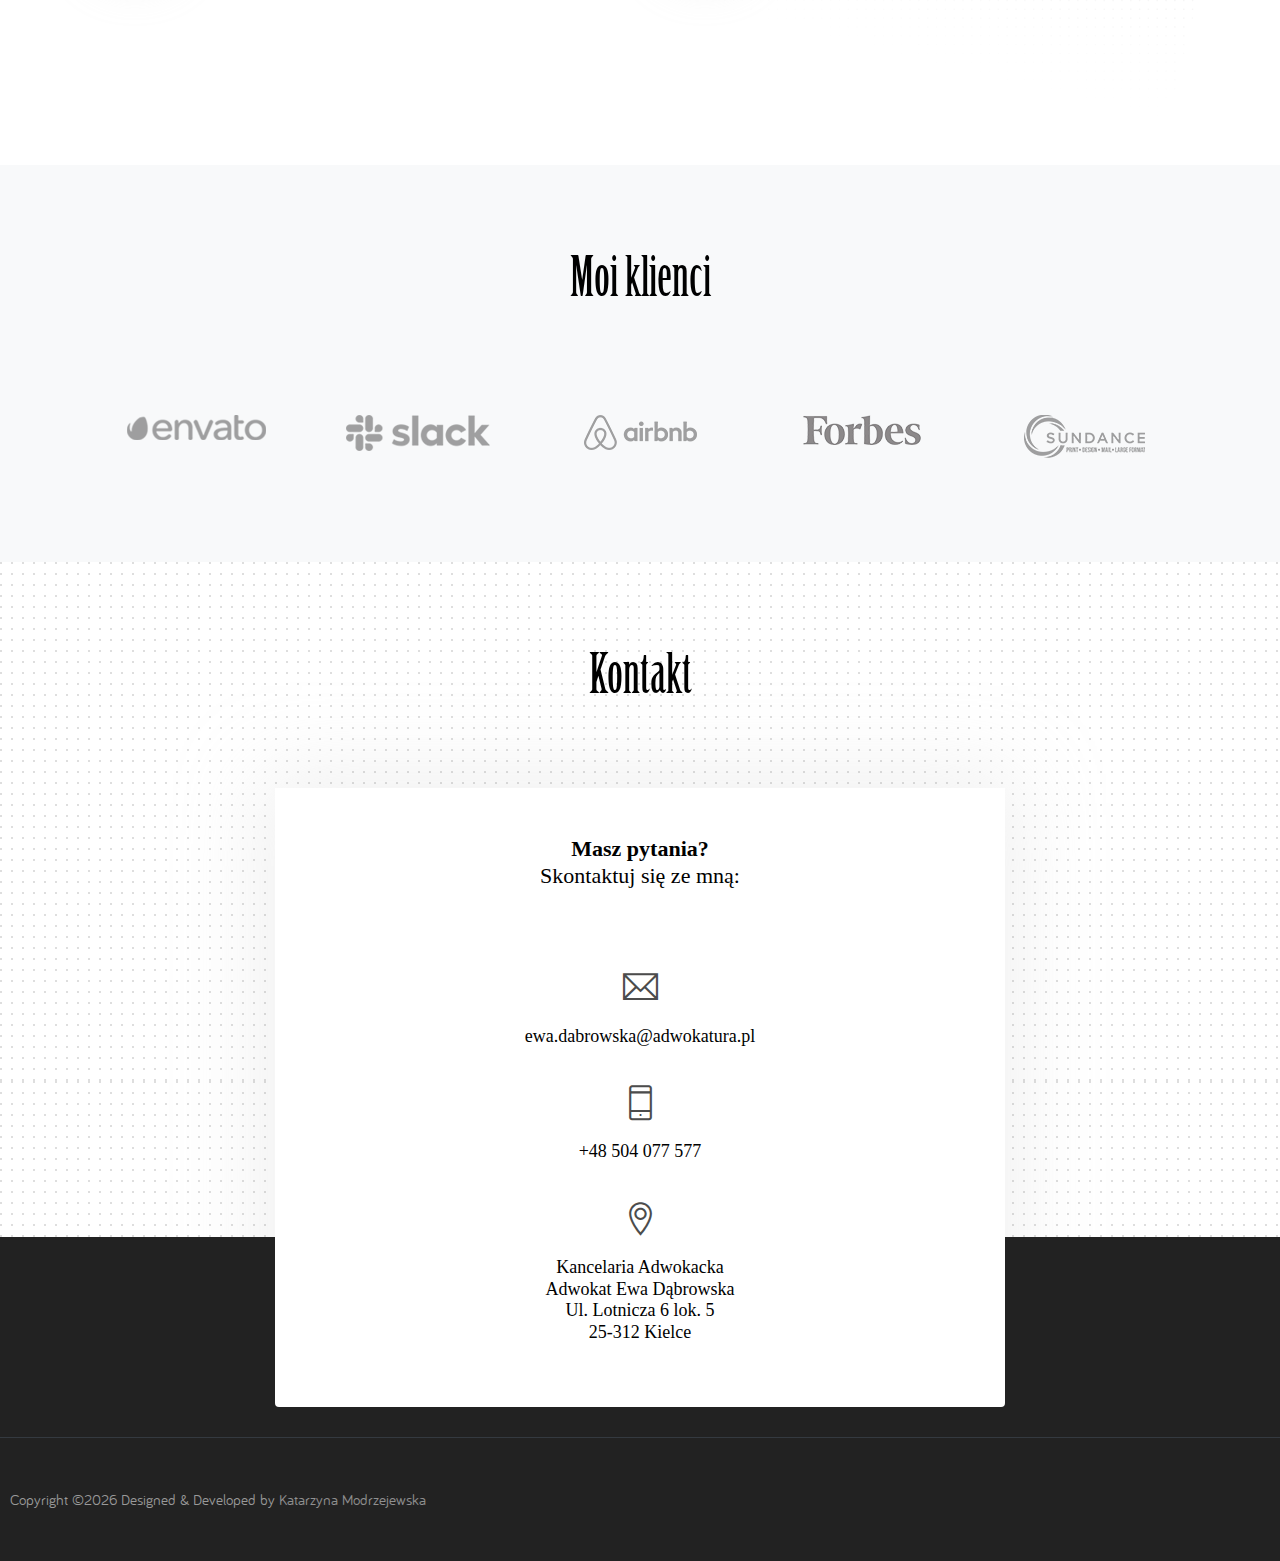
==== commit 2aec760b: "Update about.html" ====
--- a/about.html
+++ b/about.html
@@ -196,7 +196,7 @@
 
 
 <!-- clients -->
-<section class="section">
+<section class="section bg-light">
   <div class="container">
     <div class="row">
       <div class="col-12 text-center">
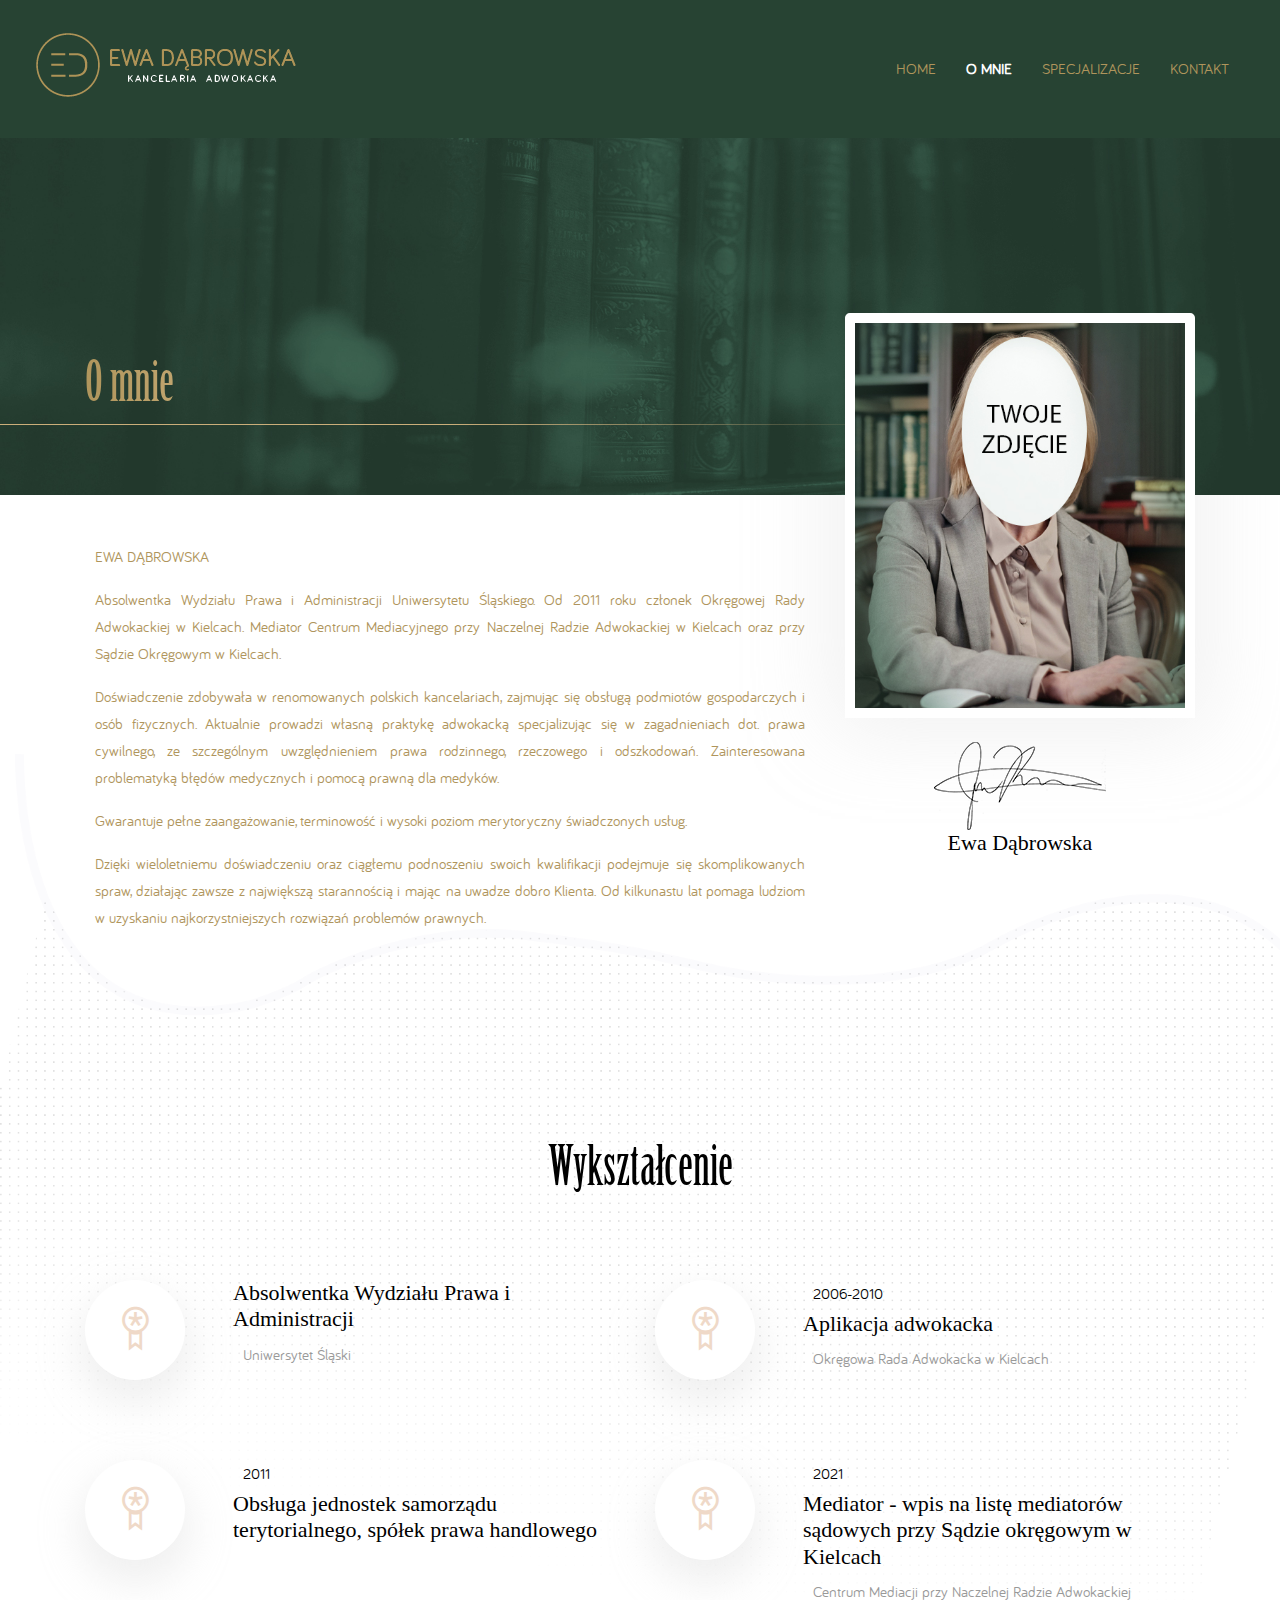
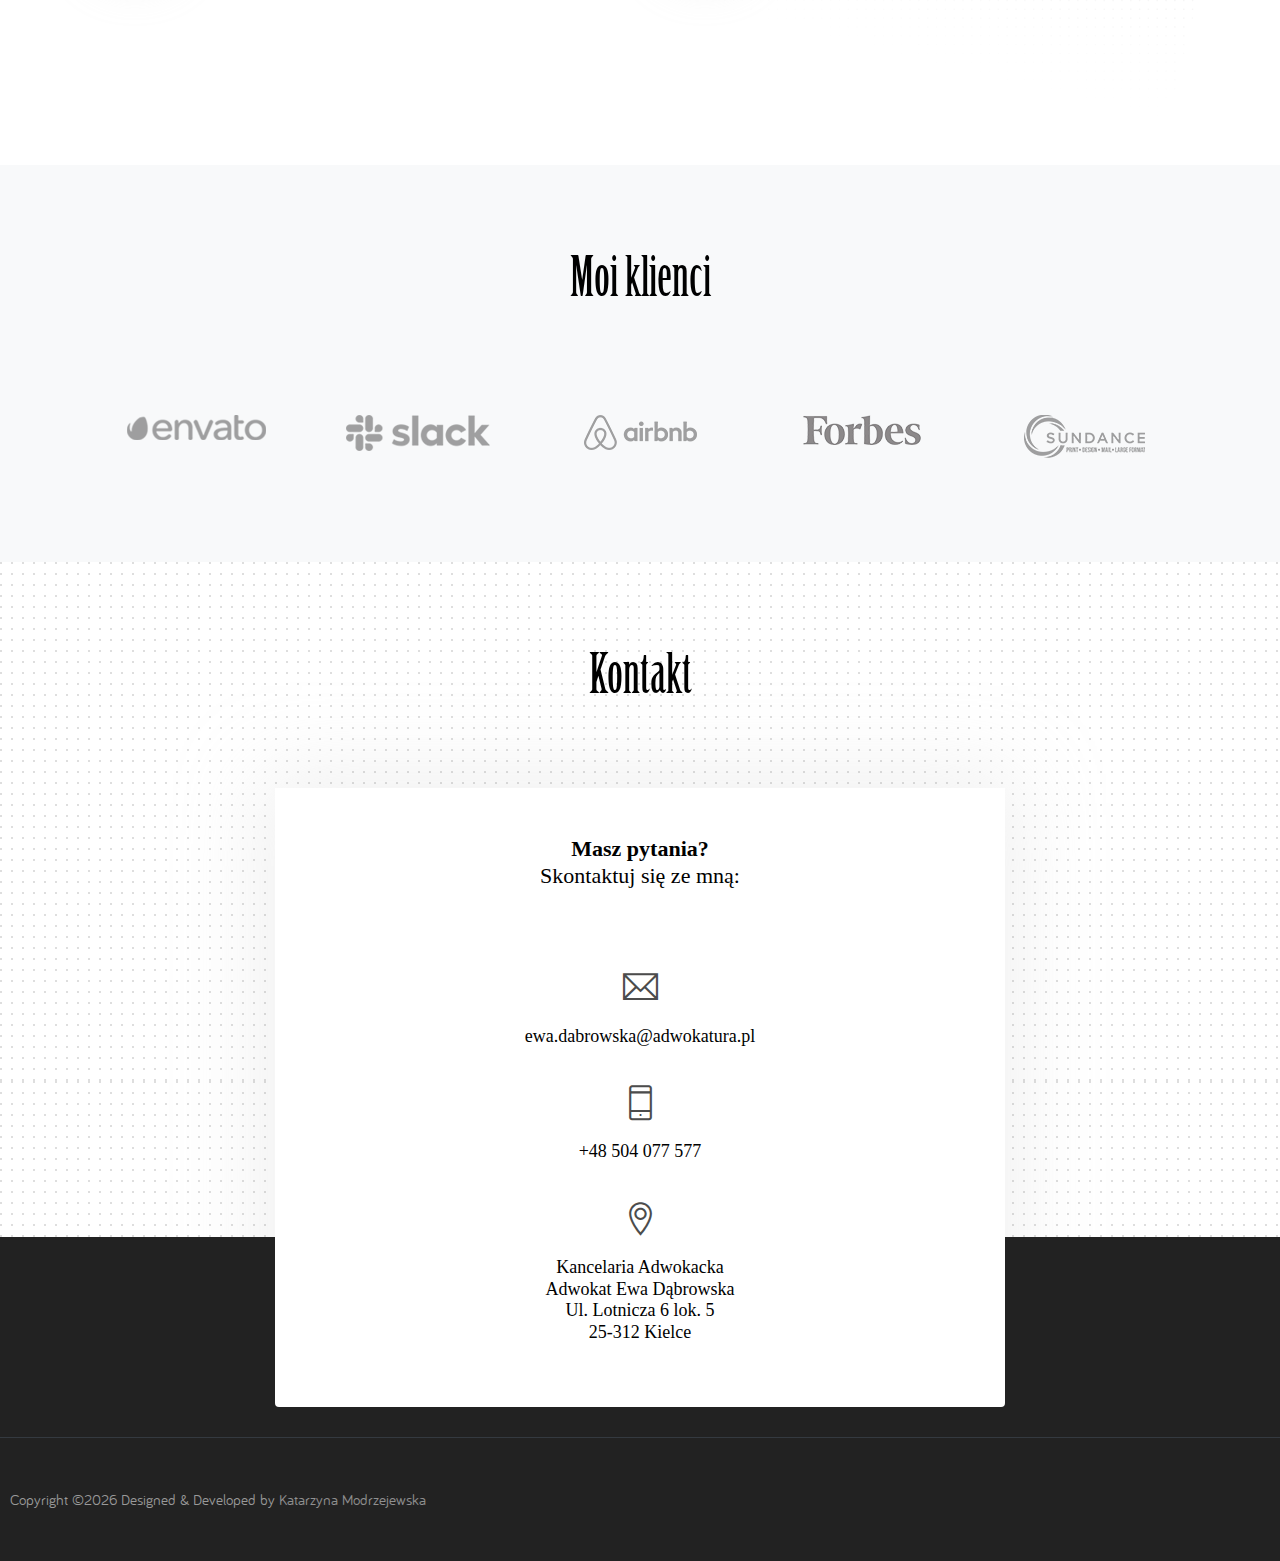
==== commit 41954c30: "specjalizacje" ====
--- a/about.html
+++ b/about.html
@@ -72,7 +72,7 @@
           <a class="nav-link" href="about.html">O mnie</a>
         </li>
         <li class="nav-item">
-          <a class="nav-link" href="uslugi.html">Usługi</a>
+          <a class="nav-link" href="uslugi.html">Specjalizacje</a>
         </li>
         <!-- <li class="nav-item">
           <a class="nav-link" href="portfolio.html">Portfolio</a>
--- a/css/style.css
+++ b/css/style.css
@@ -17,7 +17,6 @@
        url('../fonts/bariol_regular-webfont-webfont.woff') format('woff');
   font-weight: normal;
   font-style: normal;
-
 }
 
 body {
@@ -44,7 +43,8 @@
 
 .text-style {
   column-count: 3;
-  padding-top: 120px;
+  padding-top: 2%;
+  
   text-align: justify;
 } 
 
@@ -59,10 +59,7 @@
   font-family: "Playfair Display SC", serif;
   line-height: 1.2;
 }
-.container-light h7 {
-  top: 280px;
-  /* font-size: 45px; */
-}
+
 
 h1, .h1 {
   font-size: 55px;
@@ -83,13 +80,33 @@
 }
 
 h3, .h3 {
-  font-size: 16px;
+  font-size: 19px;
   letter-spacing: 5.2px;
 }
 @media (max-width: 991px) {
   h3, .h3 {
-    font-size: 11px;
-  }
+    font-size: 14px;
+    letter-spacing: 4.5px;
+  }
+}
+
+@media (min-width: 880px) and (max-width: 1920px){
+  .text-style {
+    column-count: 3;
+    margin-top: 2%;
+      } 
+}
+@media (max-width: 879px) {
+  .text-style {
+    column-count: 2;
+      } 
+}
+@media (max-width: 580px) {
+  .text-style {
+    column-count: 1;
+    /* padding: 20px; */
+    /* margin: 20px; */
+      } 
 }
 
 h4, .h4 {
@@ -104,7 +121,7 @@
   font-size: 14px;
 }
 
-h7, .h7 {
+.container h7, .h7 {
   font-family: 'bariol';
   text-transform: uppercase;
   color: #af955c;
@@ -112,11 +129,209 @@
   /* margin: 0 130px; */
   /* padding: 0 60px; */
   right: -10px;
-  top: 80px;
+  /* margin-top: auto; */
+  /* top: 100px; */
+  padding-top: 15%;
+  /* top: -70%; */
+}
+/* responywność powyżej 1919px */
+@media (min-width: 1919px) {
+  h7, .h7 {
+    /* padding-top: 15%; */
+    margin-top: 10%;
+  }
+}
+@media (max-width: 1320px) {
+  h7, .h7 {
+    /* padding-top: 15%; */
+  }
 }
 @media (max-width: 991px) {
   h7, .h7 {
     font-size: 20px;
+  }
+}
+
+/* lady */
+@media (min-width: 1919px) {
+  #l3 {
+    top: -80px;
+    left: 60%;
+    scale: 0.8;
+  }
+}
+@media (max-width: 1320px) {
+  .layer-bg {
+    top: 132px;
+  }
+  #l3 {
+    margin-top: 100px;
+  }
+}
+@media (max-width: 1111px) {
+
+  #l3 {
+    margin-top: 150px;
+  }
+}
+@media (max-width: 991px) {
+  .layer-bg {
+    top: 140px;
+  }
+  #l3 {
+    margin-top: 170px;
+  }
+}
+@media (max-width: 771px) {
+  .layer-bg {
+    top: 140px;
+  }
+  #l3 {
+    transform: translateX(40px); 
+  }
+  .socialitems {
+   display: flex;
+   flex-direction: row;
+   /* justify-content: space-between; */
+   /* margin-right: 40px; */
+  }
+  .socialitems > * {
+    margin-right: 15px;
+   }
+}
+@media (max-width: 676px) {
+  #l3 {
+    margin-top: 195px;
+    transform: translateX(50px); 
+  }
+}
+@media (max-width: 576px) {
+  p, .p {
+    margin-left: 10px;
+    margin-right: 10px;
+  }
+  h7, .h7 {
+    transform: translateX(20px);
+  }
+}
+@media (max-width: 560px) {
+  #l3 {
+    margin-top: 220px;
+    /* transform: translateY(-300px);  */
+    transform: scale(1.4) translateX(30%); 
+  }
+}
+@media (max-width: 560px) {
+  .socialitems {
+    transform: translateY(-40%); 
+   }
+   h7, .h7 {
+    margin-bottom: 5%;
+  }
+}
+@media (max-width: 468px) {
+  #l3 {
+    margin-top: 240px;
+    /* transform: translateY(-300px);  */
+    transform: scale(1.5) translateX(40%); 
+  }
+  h1, .h1 {
+    font-size: 35px;
+    
+  }
+  .naglowek {
+    margin-top: -20px;
+    margin-bottom: 20px;
+  }
+  
+}
+@media (max-width: 450px) {
+  .socialitems {
+    transform: translateY(-110%); 
+   }
+}
+@media (max-width: 406px) {
+  .layer-bg {
+    top: 150px;
+  }
+  h3, .h3 {
+    font-size: 14px;
+    letter-spacing: 3px;
+  }
+  .hero-area h1, h3 {
+    margin-left: -20px;
+  }
+}
+@media (max-width: 389px) {
+  .layer-bg {
+    top: 110px;
+  }
+  h1, .h1 {
+    margin: 0px;
+  }
+  .hero-area h1, h3 {
+    margin-left: -30px;
+  }
+  .naglowek {
+    margin-top: 30px;
+    margin-bottom: -30px;
+  }
+  #l3 {
+    margin-top: 290px;
+    /* transform: translateY(-300px);  */
+    transform: scale(1.8) translateX(30%); 
+  }
+  h7, .h7 {
+    margin-top: 25%;
+  }
+  .socialitems {
+    transform: translateY(140%); 
+   }
+}
+@media (max-width: 361px) {
+  .layer-bg {
+    top: 140px;
+  }
+  #l3 {
+    margin-top: 310px;
+    transform: scale(1.9) translateX(30%); 
+  }
+  .hero-area h1, h3 {
+    margin-left: -40px;
+  }
+  .naglowek {
+    margin-top: 30px;
+    margin-bottom: -30px;
+  }
+}
+@media (max-width: 326px) {
+  .layer-bg {
+    top: 160px;
+  }
+  .hero-area h1, h3 {
+    margin-left: -50px;
+  }
+  .naglowek {
+    margin-top: 20px;
+    margin-bottom: -20px;
+  }
+  
+  h3, .h3 {
+    letter-spacing: 2.5px;
+  }
+}
+
+/* @media (max-width: 1280px) {
+  #l3 {
+    top: -80px;
+    left: 40%;
+    scale: 0.6;
+  }
+} */
+@media (max-width: 1920px) {
+  #l3, img {
+    max-width: 100%; /* Obrazek nie będzie większy niż szerokość kontenera */
+    height: auto; /* Proporcjonalne dopasowanie wysokości */
   }
 }
 
@@ -236,6 +451,10 @@
   margin: 0px;
 }
 
+.list-unstyled {
+  top: 10vh;
+}
+
 img {
   vertical-align: middle;
   border: 0;
@@ -331,6 +550,16 @@
   background-position: center center;
   /* opacity: 20%; */
 }
+.baner-main {
+  width: 100%;
+  /* height: 100px; */
+  /* position: relative; */
+  position: fixed;
+  background-image: url(../images/baner_lady.png);
+  background-size: cover;
+  background-position: center center;
+  /* opacity: 20%; */
+}
 
 .text-primary {
   color: #362925 !important;
@@ -521,6 +750,11 @@
 }
 .card-title a {
   color: #cbae7a;
+  text-decoration: none;
+}
+.wroc {
+  color: #cbae7a;
+  font-size: 17px;
   text-decoration: none;
 }
 /* .card-title p{
@@ -552,6 +786,7 @@
   margin: auto;
   padding: 1px;
   border: 1px solid #c9ae82;
+  z-index: 12;
  
 }
 
@@ -564,12 +799,12 @@
   background-color: #274333;
   padding: 15px 100px;
 }
-@media (max-width: 991px) {
+@media (max-width: 1320px) {
   .navigation.nav-bg {
     padding: 15px 20px;
   }
 }
-@media (max-width: 991px) {
+@media (max-width: 1320px) {
   .navigation {
     padding: 20px;
     background: #274333;
@@ -591,19 +826,19 @@
 }
 
 .hero-area {
-  padding: 290px 0 0;
+  padding-top: 190px;
   position: relative;
 }
 @media (max-width: 767px) {
   .hero-area {
-    padding: 200px 0 0;
+    padding-top: 200px;
     overflow: hidden;
   }
 }
 .hero-area h1, h3 {
   position: relative;
   z-index: 2;
-  top: -120px;
+  top: -10px;
   left: 60px;
 }
 
@@ -619,17 +854,37 @@
 }
 
 #l2 {
-  top: -80px;
-  left: -270px;
-  scale: 0.82;
-}
+  top: -90px;
+  /* left: 30%; */
+  transform: translateX(65%);
+  max-width: 100%;
+  height: auto;
+  display: block;
+  margin: 0 auto;
+  /* top: 20%;
+    left: 60%;
+    transform: translate(-50%, -50%); */
+  scale: 0.80;
+}
+#l3 {
+  top: -90px;
+  left: 35%;
+  scale: 0.8;
+}
+/* @media (max-width: 768px) {
+  .element {
+      padding: 5px;
+      margin: 10px;
+  }
+} */
 
 .layer-bg {
   position: relative;
   z-index: 1;
   bottom: 0;
   left: 0;
-  top: -90px;
+  /* background-image: url(/images/baner_lady.png); */
+  /* top: -90px; */
 }
 
 /* skills */
@@ -843,12 +1098,13 @@
 
 
 blockquote {
+  font-family: "Playfair Display", serif;
   display: inline-block;
   padding: 20px 25px;
   background: #eaeaea;
   border-left: 3px solid #362925;
   font-style: italic;
-  font-size: 22px;
+  font-size: 14px;
   line-height: 1.7;
 }
 
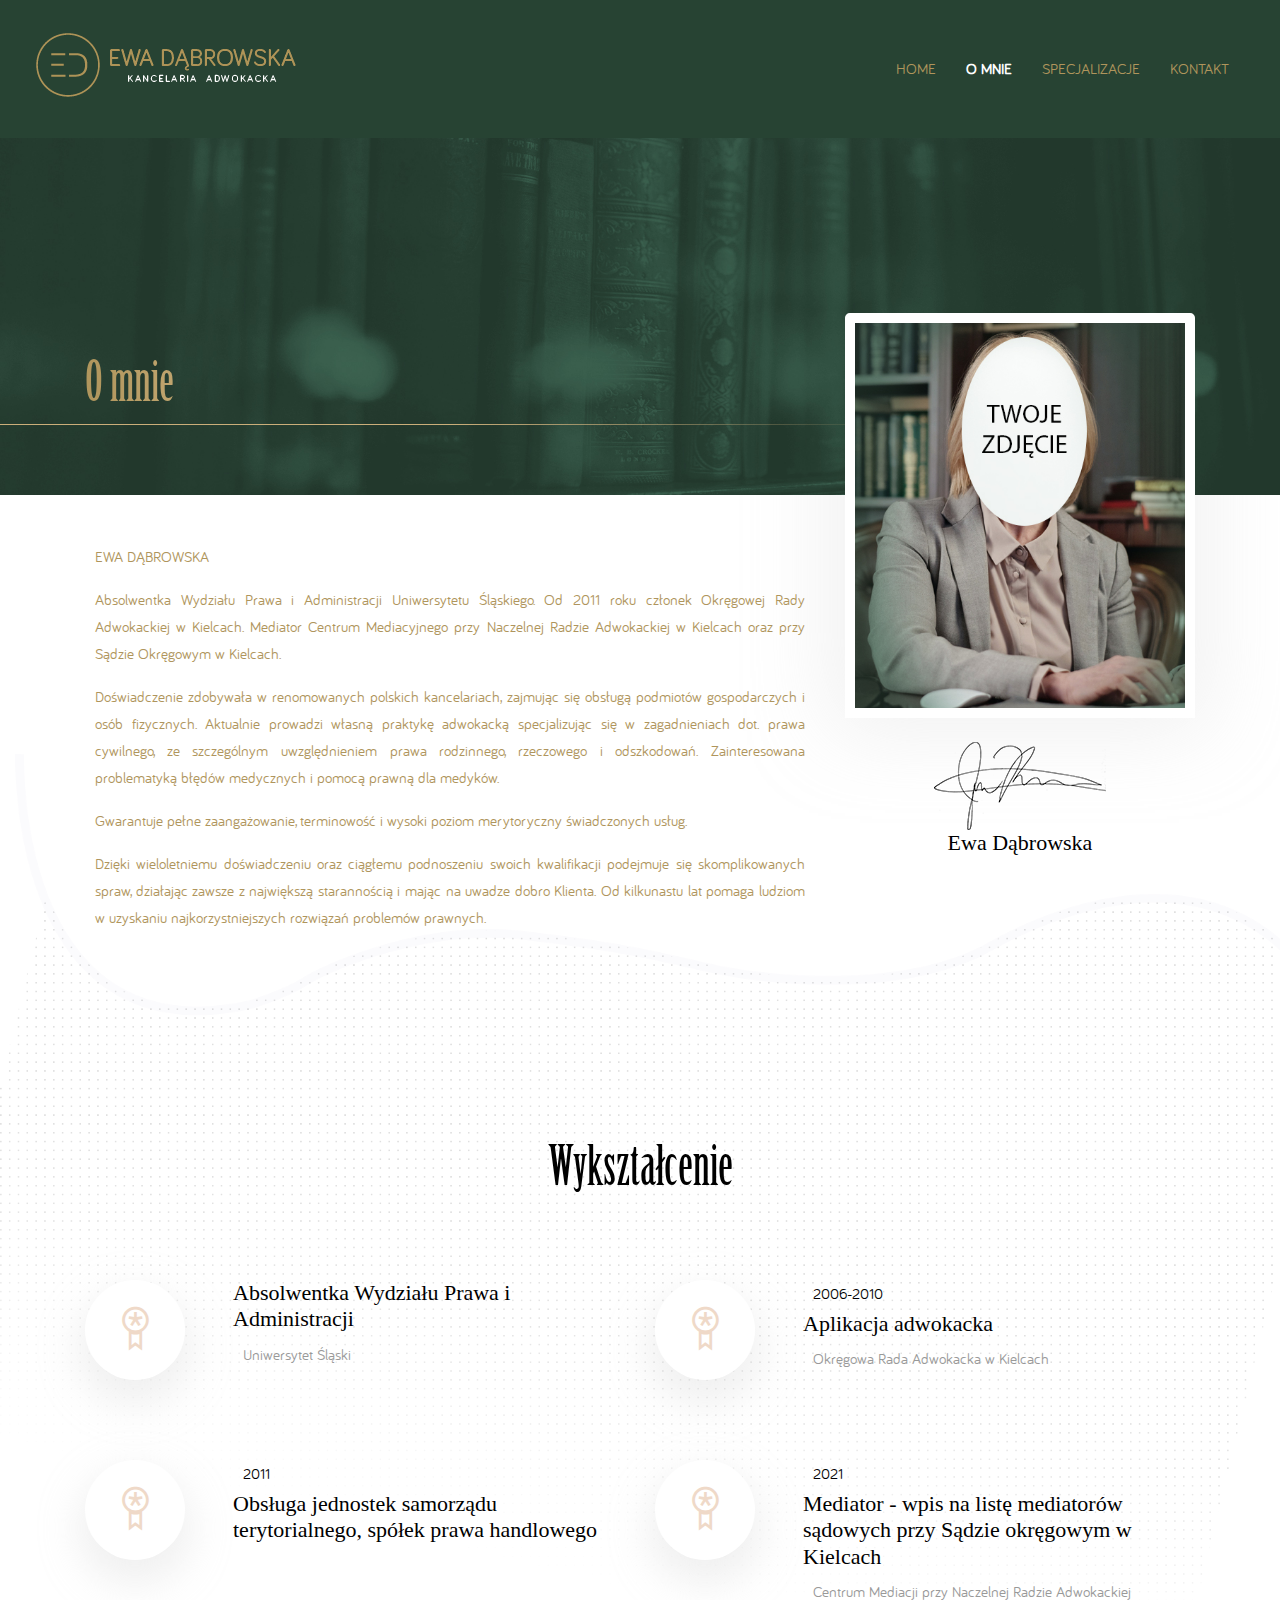
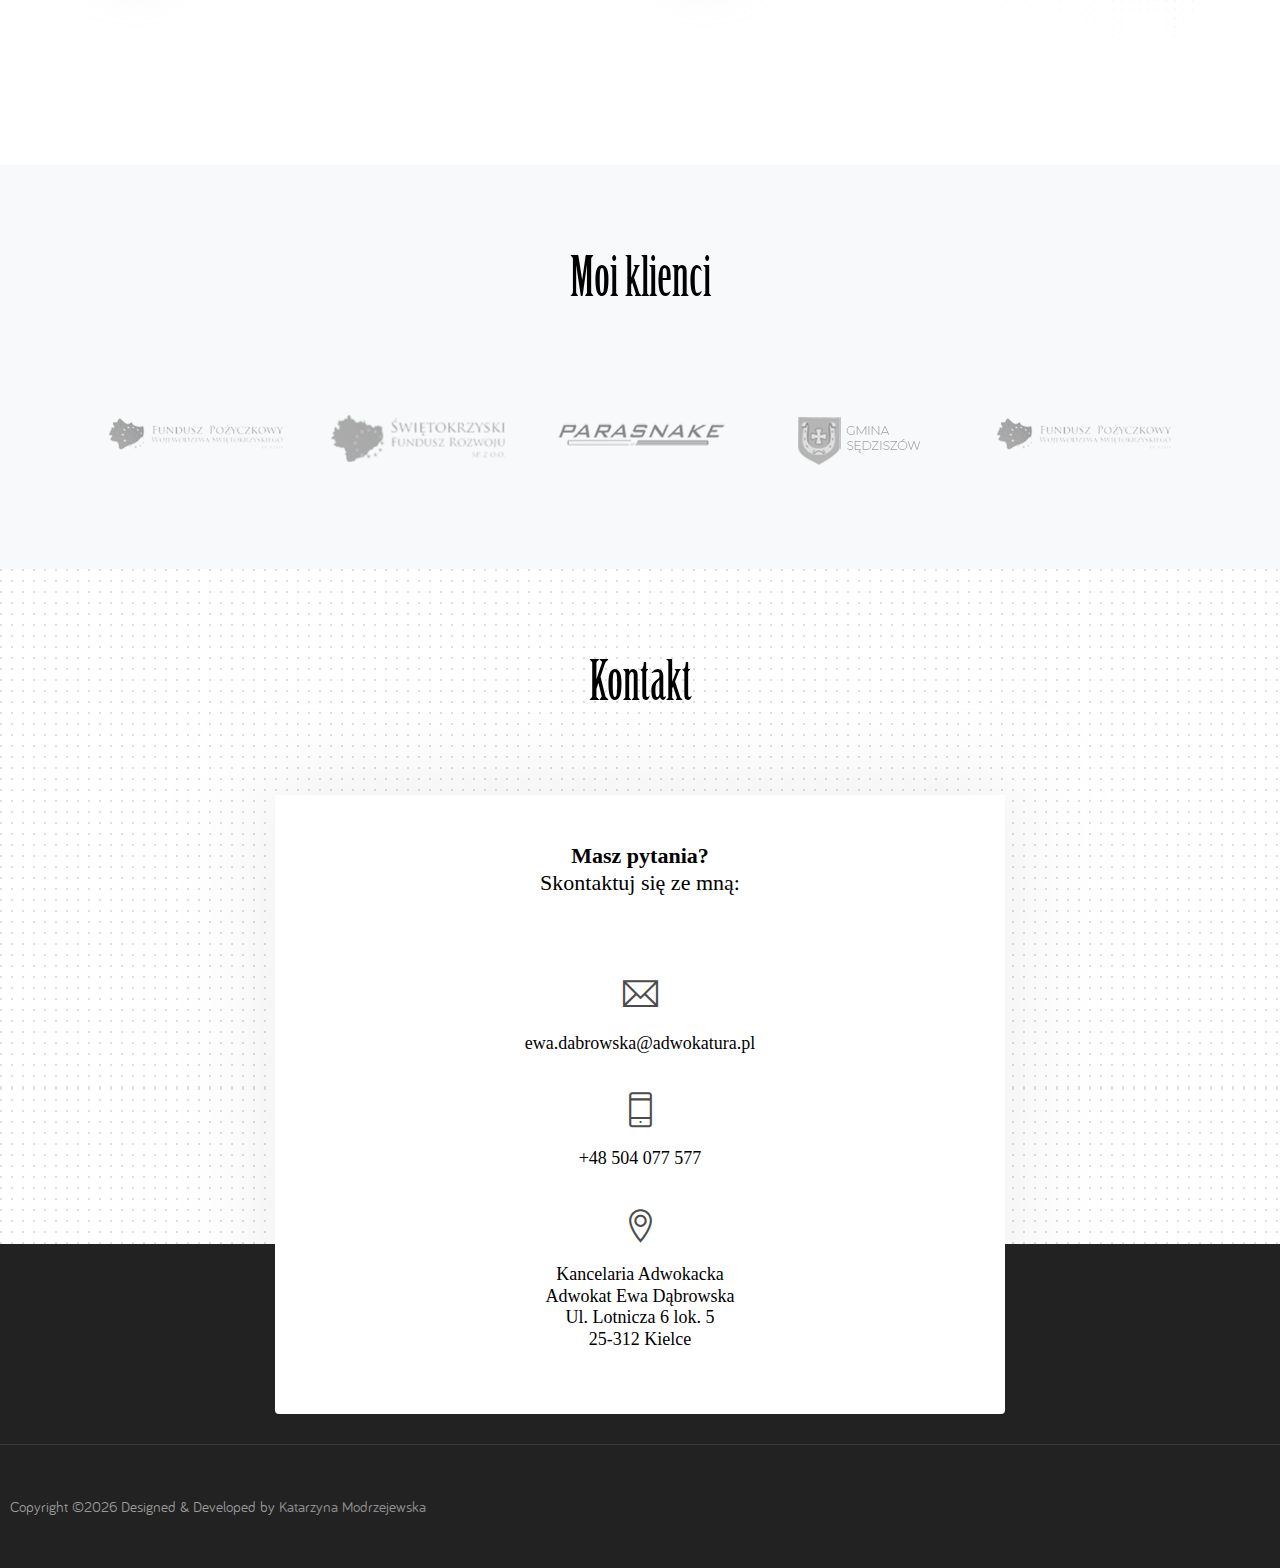
==== commit 71fcd39f: "about loga" ====
--- a/about.html
+++ b/about.html
@@ -207,25 +207,21 @@
       <div class="col-12">
         <div class="client-logo-slider d-flex align-items-center">
           <a href="contact.html" class="text-center d-block outline-0 p-4"><img class="d-unset img-fluid"
-              src="images/clients-logo/client-logo-1.png" alt="client-logo"></a>
-          <a href="contact.html" class="text-center d-block outline-0 p-4"><img class="d-unset img-fluid"
-              src="images/clients-logo/client-logo-2.png" alt="client-logo"></a>
-          <a href="contact.html" class="text-center d-block outline-0 p-4"><img class="d-unset img-fluid"
-              src="images/clients-logo/client-logo-3.png" alt="client-logo"></a>
-          <a href="contact.html" class="text-center d-block outline-0 p-4"><img class="d-unset img-fluid"
-              src="images/clients-logo/client-logo-4.png" alt="client-logo"></a>
-          <a href="contact.html" class="text-center d-block outline-0 p-4"><img class="d-unset img-fluid"
-              src="images/clients-logo/client-logo-5.png" alt="client-logo"></a>
-          <a href="contact.html" class="text-center d-block outline-0 p-4"><img class="d-unset img-fluid"
-              src="images/clients-logo/client-logo-1.png" alt="client-logo"></a>
-          <a href="contact.html" class="text-center d-block outline-0 p-4"><img class="d-unset img-fluid"
-              src="images/clients-logo/client-logo-2.png" alt="client-logo"></a>
-          <a href="contact.html" class="text-center d-block outline-0 p-4"><img class="d-unset img-fluid"
-              src="images/clients-logo/client-logo-3.png" alt="client-logo"></a>
-          <a href="contact.html" class="text-center d-block outline-0 p-4"><img class="d-unset img-fluid"
-              src="images/clients-logo/client-logo-4.png" alt="client-logo"></a>
-          <a href="contact.html" class="text-center d-block outline-0 p-4"><img class="d-unset img-fluid"
-              src="images/clients-logo/client-logo-5.png" alt="client-logo"></a>
+            src="images/clients-logo/logo_1.png" alt="client-logo"></a>
+        <a href="contact.html" class="text-center d-block outline-0 p-4"><img class="d-unset img-fluid"
+            src="images/clients-logo/logo_2.png" alt="client-logo"></a>
+        <a href="contact.html" class="text-center d-block outline-0 p-4"><img class="d-unset img-fluid"
+            src="images/clients-logo/logo_3.png" alt="client-logo"></a>
+        <a href="contact.html" class="text-center d-block outline-0 p-4"><img class="d-unset img-fluid"
+            src="images/clients-logo/logo_4.png" alt="client-logo"></a>
+        <a href="contact.html" class="text-center d-block outline-0 p-4"><img class="d-unset img-fluid"
+            src="images/clients-logo/logo_1.png" alt="client-logo"></a>
+        <a href="contact.html" class="text-center d-block outline-0 p-4"><img class="d-unset img-fluid"
+            src="images/clients-logo/logo_2.png" alt="client-logo"></a>
+        <a href="contact.html" class="text-center d-block outline-0 p-4"><img class="d-unset img-fluid"
+            src="images/clients-logo/logo_3.png" alt="client-logo"></a>
+        <a href="contact.html" class="text-center d-block outline-0 p-4"><img class="d-unset img-fluid"
+            src="images/clients-logo/logo_4.png" alt="client-logo"></a>
         </div>
       </div>
     </div>
--- a/css/style.css
+++ b/css/style.css
@@ -52,6 +52,8 @@
   color: #000;
   font-family: 'birch';
   line-height: 1.2;
+  text-shadow: 3px 3px 0px 0px rgba(66, 68, 90, 1);
+  text-shadow: 8px 8px 30px 0px rgba(66, 68, 90, 0.5);
 }
 
 h2, h4, h5, h6, h7 {
@@ -76,6 +78,10 @@
 @media (max-width: 991px) {
   h2, .h2 {
     font-size: 25px;
+  }
+  h3, .h3 {
+    font-size: 19px;
+    letter-spacing: 5.2px;
   }
 }
 
@@ -136,16 +142,24 @@
 }
 /* responywność powyżej 1919px */
 @media (min-width: 1919px) {
+  
+}
+@media (min-width: 1730px) {
   h7, .h7 {
-    /* padding-top: 15%; */
-    margin-top: 10%;
-  }
+    /* padding-top: 20%; */
+    margin-top: 65px;
+  }
+  /* .text-style {
+    margin-top: 55px;
+  } */
 }
 @media (max-width: 1320px) {
   h7, .h7 {
     /* padding-top: 15%; */
   }
-}
+  
+}
+
 @media (max-width: 991px) {
   h7, .h7 {
     font-size: 20px;
@@ -153,11 +167,25 @@
 }
 
 /* lady */
+@media (min-width: 2031px) {
+
+  #l3 {
+    display: none;
+  }
+  h7, .h7 {
+    margin-top: 200px;
+  }
+}
 @media (min-width: 1919px) {
   #l3 {
-    top: -80px;
-    left: 60%;
-    scale: 0.8;
+    /* top: -80px;
+    left: 60%; */
+    scale: 1.2;
+    margin-top: 30px;
+    margin-left: 100px
+  }
+  h7, .h7 {
+    margin-top: 160px;
   }
 }
 @media (max-width: 1320px) {
@@ -165,13 +193,15 @@
     top: 132px;
   }
   #l3 {
-    margin-top: 100px;
+    display: none;
+    /* margin-top: 100px; */
   }
 }
 @media (max-width: 1111px) {
 
   #l3 {
-    margin-top: 150px;
+    display: none;
+    /* margin-top: 150px; */
   }
 }
 @media (max-width: 991px) {
@@ -179,7 +209,8 @@
     top: 140px;
   }
   #l3 {
-    margin-top: 170px;
+    display: none;
+    /* margin-top: 170px; */
   }
 }
 @media (max-width: 771px) {
@@ -187,11 +218,13 @@
     top: 140px;
   }
   #l3 {
-    transform: translateX(40px); 
+    display: none;
+    /* transform: translateX(40px);  */
   }
   .socialitems {
    display: flex;
    flex-direction: row;
+   transform: translateY(-90%); 
    /* justify-content: space-between; */
    /* margin-right: 40px; */
   }
@@ -201,8 +234,9 @@
 }
 @media (max-width: 676px) {
   #l3 {
-    margin-top: 195px;
-    transform: translateX(50px); 
+    display: none;
+    /* margin-top: 195px;
+    transform: translateX(50px);  */
   }
 }
 @media (max-width: 576px) {
@@ -216,9 +250,9 @@
 }
 @media (max-width: 560px) {
   #l3 {
-    margin-top: 220px;
-    /* transform: translateY(-300px);  */
-    transform: scale(1.4) translateX(30%); 
+    display: none;
+    /* margin-top: 220px;
+    transform: scale(1.4) translateX(30%);  */
   }
 }
 @media (max-width: 560px) {
@@ -231,13 +265,16 @@
 }
 @media (max-width: 468px) {
   #l3 {
-    margin-top: 240px;
-    /* transform: translateY(-300px);  */
-    transform: scale(1.5) translateX(40%); 
+    display: none;
+    /* margin-top: 240px;
+    transform: scale(1.5) translateX(40%);  */
   }
   h1, .h1 {
     font-size: 35px;
-    
+  }
+  h3, .h3 {
+    font-size: 14px;
+    letter-spacing: 3px;
   }
   .naglowek {
     margin-top: -20px;
@@ -264,8 +301,15 @@
 }
 @media (max-width: 389px) {
   .layer-bg {
-    top: 110px;
-  }
+    top: 160px;
+  }
+  button {
+    margin: 0 auto;
+  }
+  /* .navbar img{
+    margin-left: 0;
+    scale: 0.5;
+  } */
   h1, .h1 {
     margin: 0px;
   }
@@ -277,9 +321,9 @@
     margin-bottom: -30px;
   }
   #l3 {
-    margin-top: 290px;
-    /* transform: translateY(-300px);  */
-    transform: scale(1.8) translateX(30%); 
+    display: none;
+    /* margin-top: 290px;
+    transform: scale(1.8) translateX(30%);  */
   }
   h7, .h7 {
     margin-top: 25%;
@@ -290,11 +334,12 @@
 }
 @media (max-width: 361px) {
   .layer-bg {
-    top: 140px;
+    top: 160px;
   }
   #l3 {
-    margin-top: 310px;
-    transform: scale(1.9) translateX(30%); 
+    display: none;
+    /* margin-top: 310px;
+    transform: scale(1.9) translateX(30%);  */
   }
   .hero-area h1, h3 {
     margin-left: -40px;
@@ -330,14 +375,15 @@
 } */
 @media (max-width: 1920px) {
   #l3, img {
-    max-width: 100%; /* Obrazek nie będzie większy niż szerokość kontenera */
-    height: auto; /* Proporcjonalne dopasowanie wysokości */
+    max-width: 100%; 
+    height: auto; 
+
   }
 }
 
 /* Button style */
 .btn {
-  font-size: 22px;
+  font-size: 16px;
   font-family: 'bariol';
   text-transform: capitalize;
   /* padding: 16px 44px; */
@@ -842,7 +888,6 @@
   left: 60px;
 }
 
-
 .layer {
   position: absolute;
   z-index: 1;
@@ -1108,16 +1153,22 @@
   line-height: 1.7;
 }
 
+/* SPECJALIZACJE */
 .content * {
   margin-bottom: 20px;
 }
-.content strong {
+.content strong {  
   font-family: "Playfair Display", serif;
   font-size: 22px;
   font-weight: normal;
-  color: #000;
+  color: #c9ae82;
   display: inherit;
   line-height: 1.5;
+}
+
+.content img {
+  display: block;
+  box-shadow: 8px 8px 0px 0px rgba(201, 174, 130, 0.5);
 }
 
 .page-title-alt {
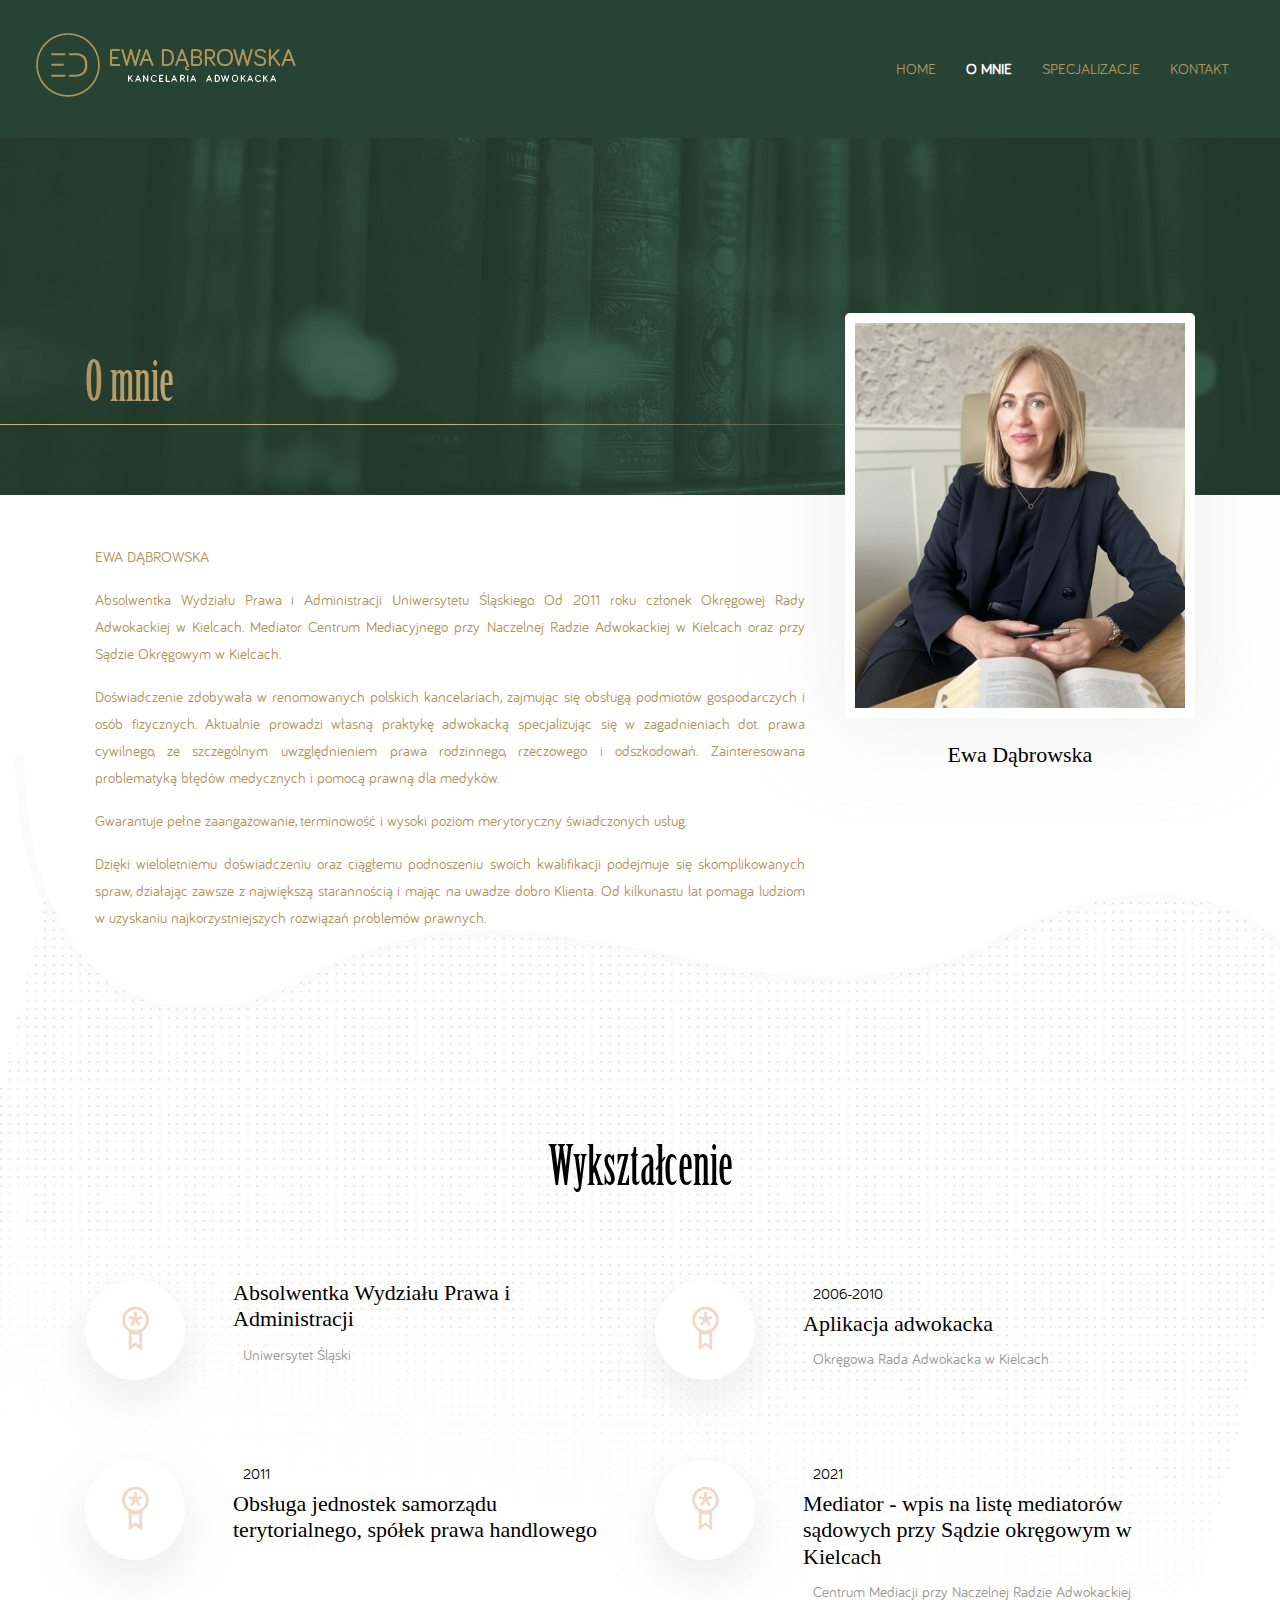
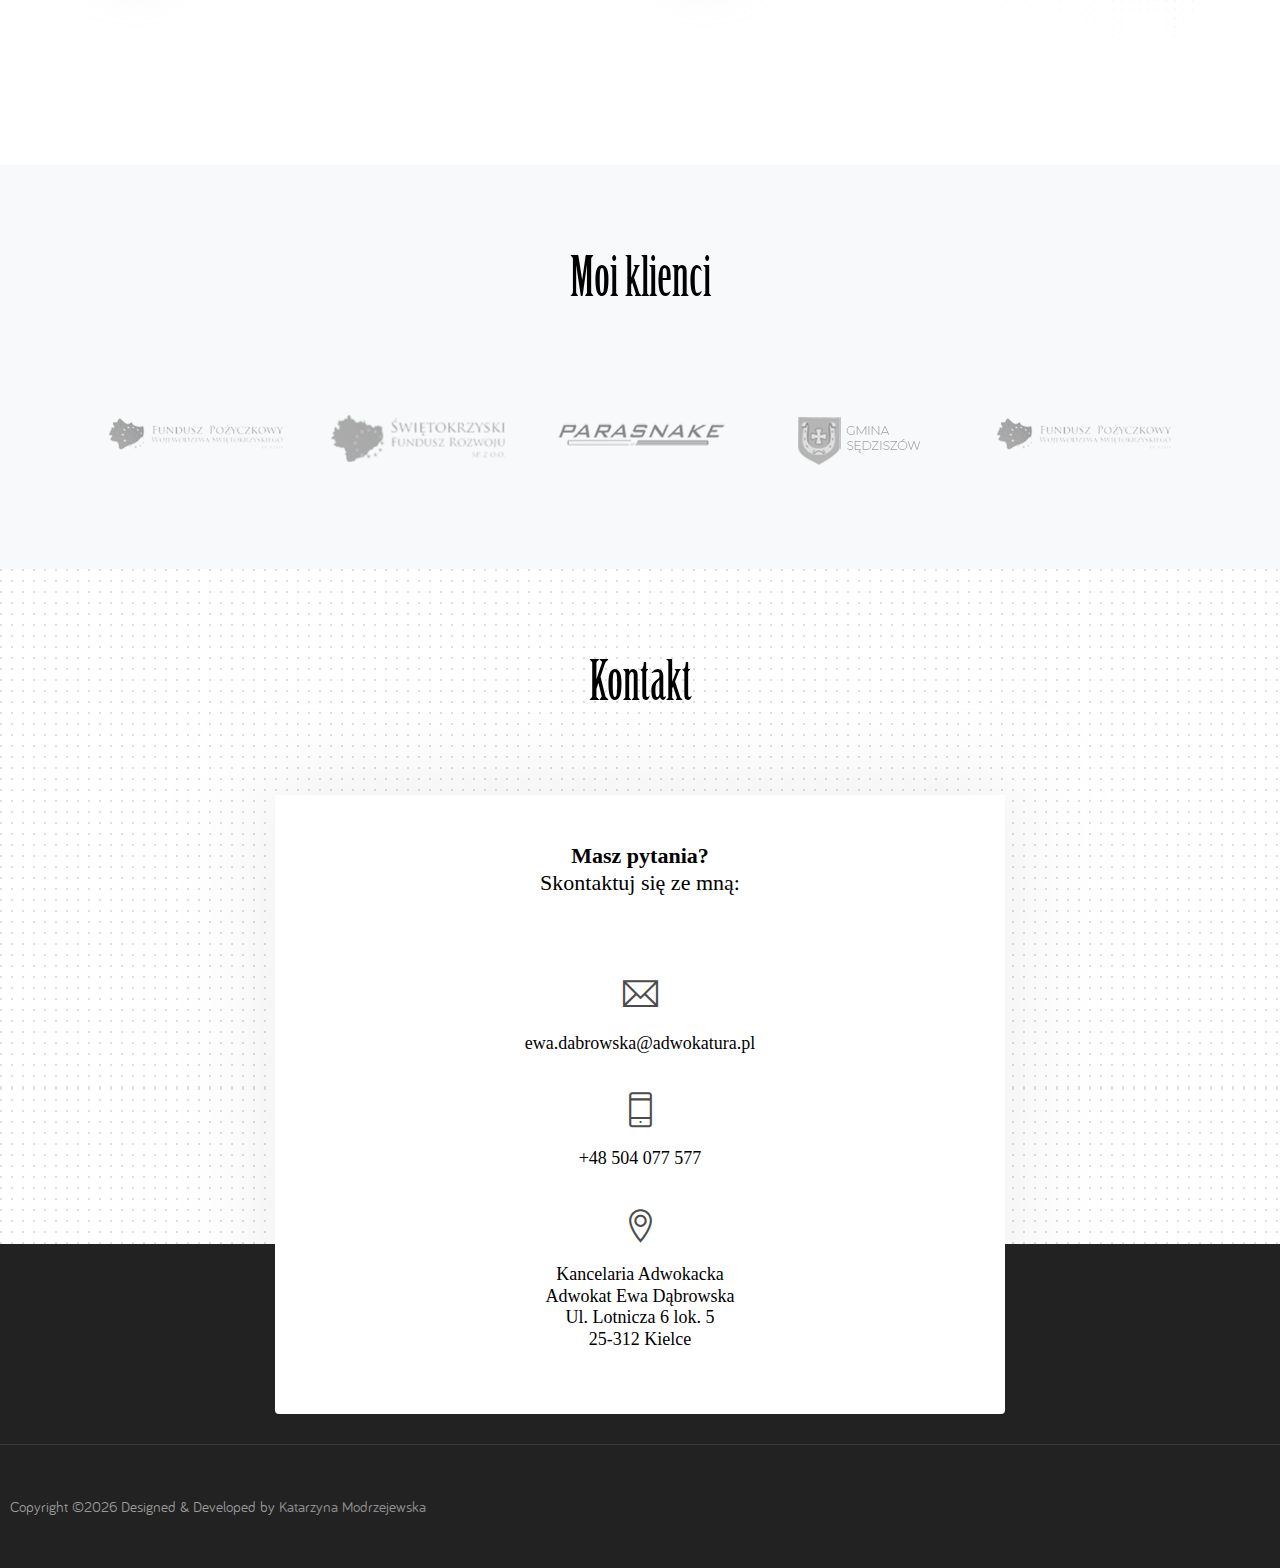
==== commit 9631455b: "about" ====
--- a/about.html
+++ b/about.html
@@ -123,7 +123,7 @@
         <div class="shadow-down mb-4">
           <img src="images/about/author1.jpg" alt="author" class="img-fluid w-100 rounded-lg border-thick border-white">
         </div>
-        <img src="images/about/signature.png" alt="signature" class="img-fluid">
+        <!-- <img src="images/about/signature.png" alt="signature" class="img-fluid"> -->
         <h4>Ewa Dąbrowska</h4>
       </div>
     </div>
@@ -267,7 +267,7 @@
     <p class="mb-0 text-light">Copyright &copy;<script>
         var CurrentYear = new Date().getFullYear()
         document.write(CurrentYear)
-      </script> Designed &amp; Developed by <a class="text-white-50" href="Themefisher">Katarzyna Modrzejewska</a></p>
+      </script> Designed &amp; Developed by <a class="text-white-50" href="http://mo-ka.pl/">Katarzyna Modrzejewska</a></p>
   </div>
 </footer>
 <!-- /footer -->
--- a/css/style.css
+++ b/css/style.css
@@ -554,6 +554,11 @@
   background-repeat: no-repeat;
 }
 
+.map-iframe {
+  display: block;
+  filter: grayscale(100);
+}
+
 /* overlay */
 .overlay {
   position: relative;
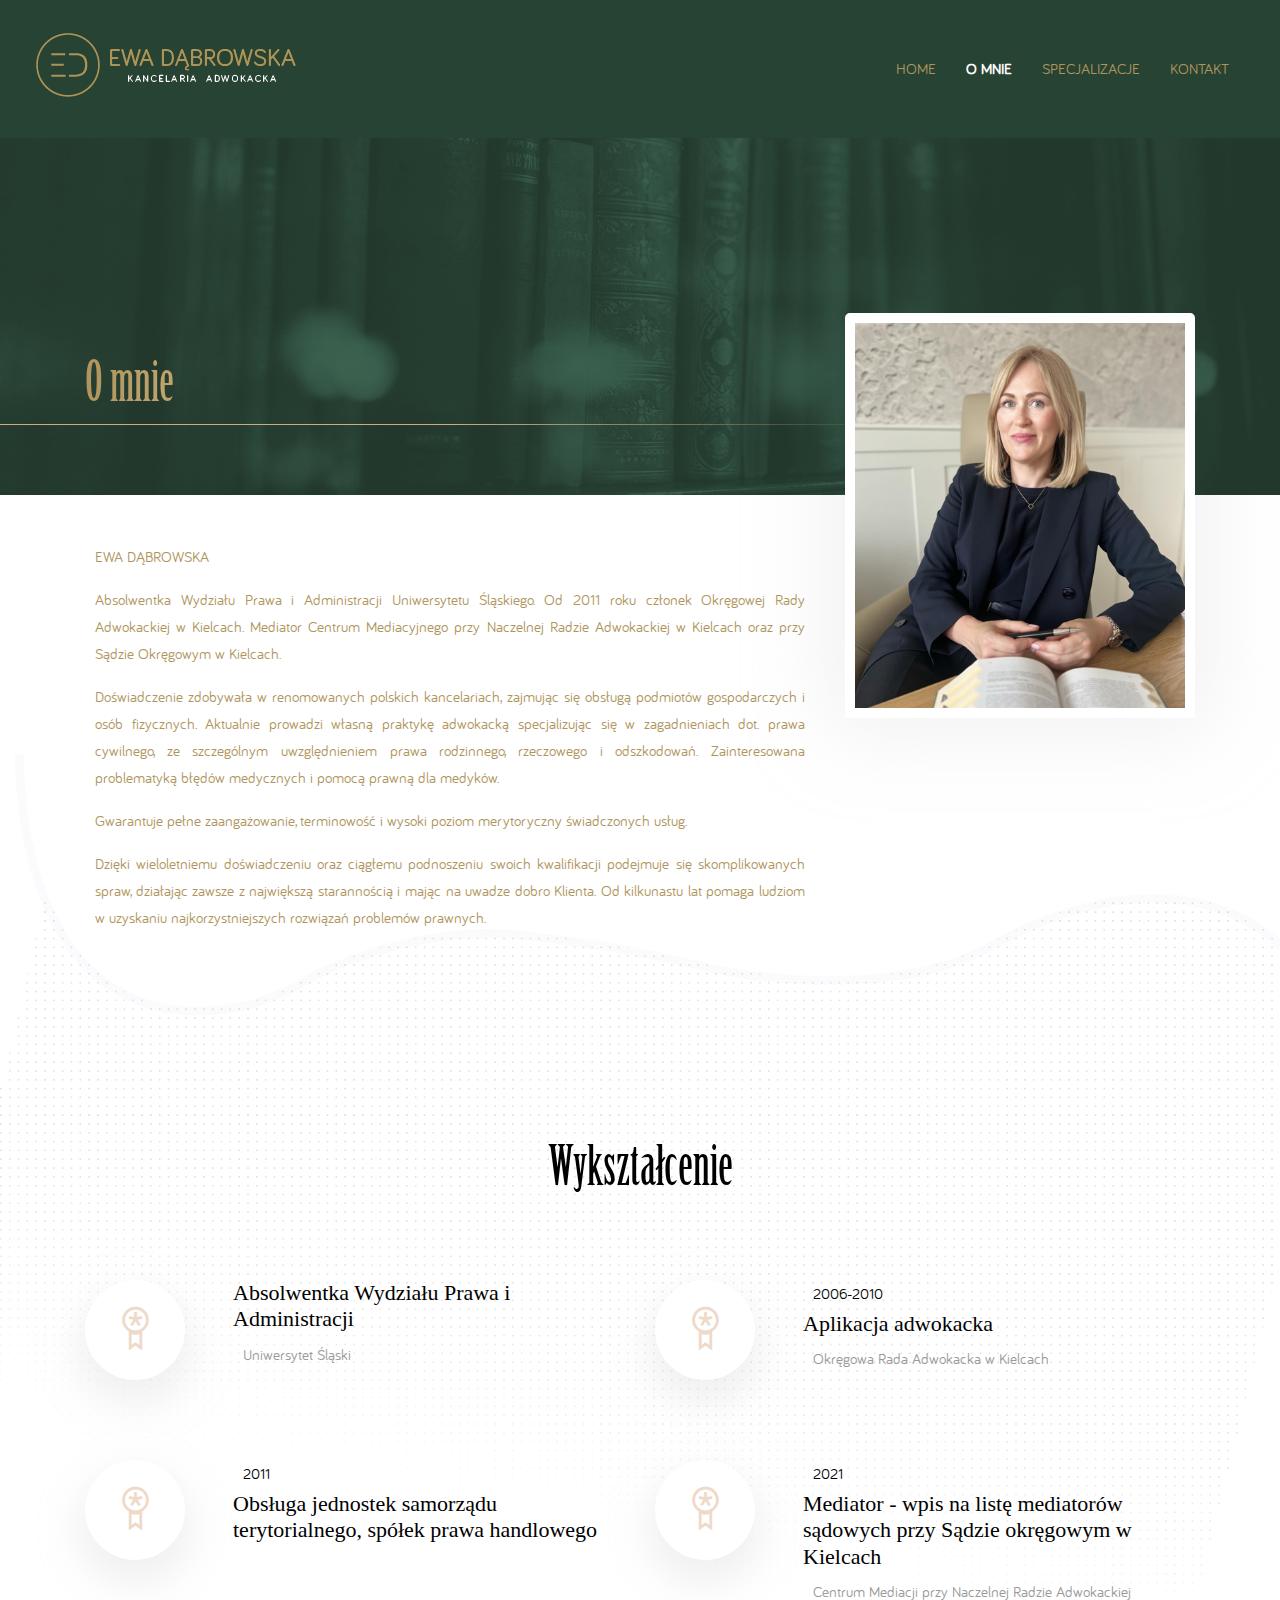
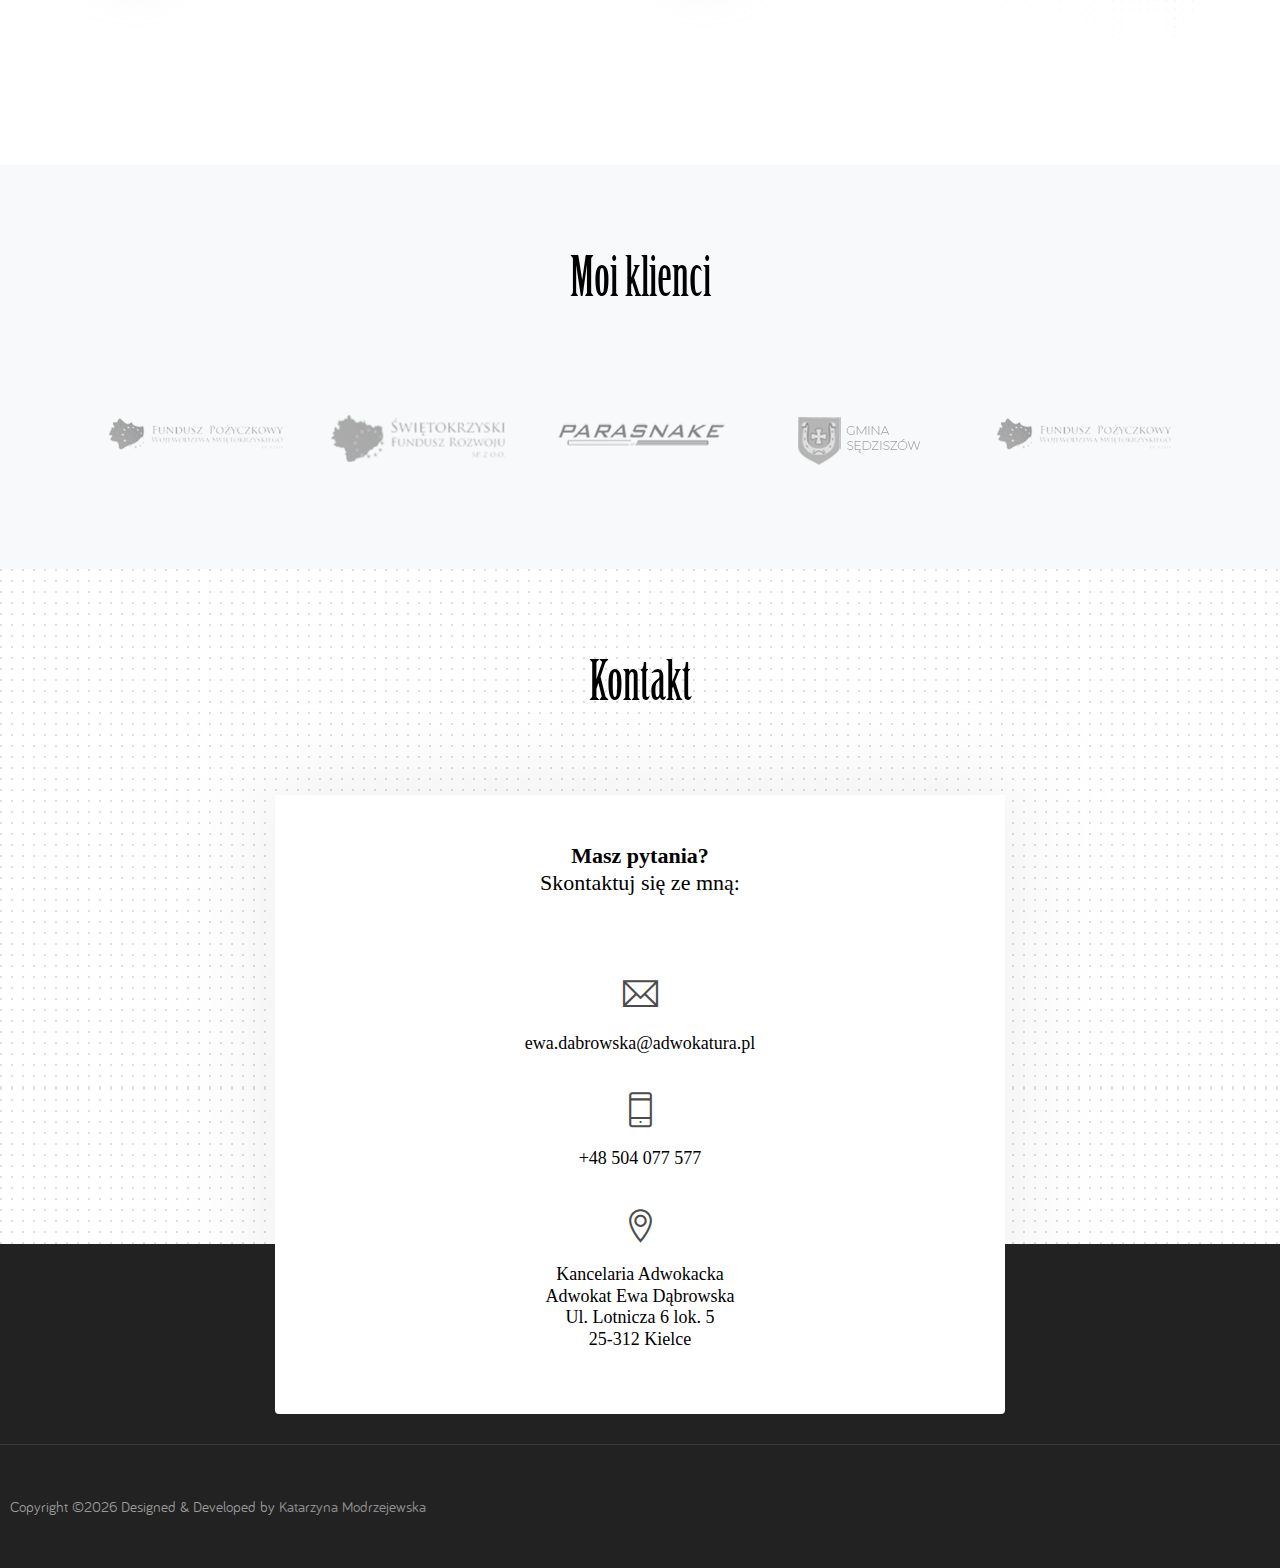
==== commit 72016c4b: "podpis" ====
--- a/about.html
+++ b/about.html
@@ -124,7 +124,7 @@
           <img src="images/about/author1.jpg" alt="author" class="img-fluid w-100 rounded-lg border-thick border-white">
         </div>
         <!-- <img src="images/about/signature.png" alt="signature" class="img-fluid"> -->
-        <h4>Ewa Dąbrowska</h4>
+        <!-- <h4>Ewa Dąbrowska</h4> -->
       </div>
     </div>
   </div>
